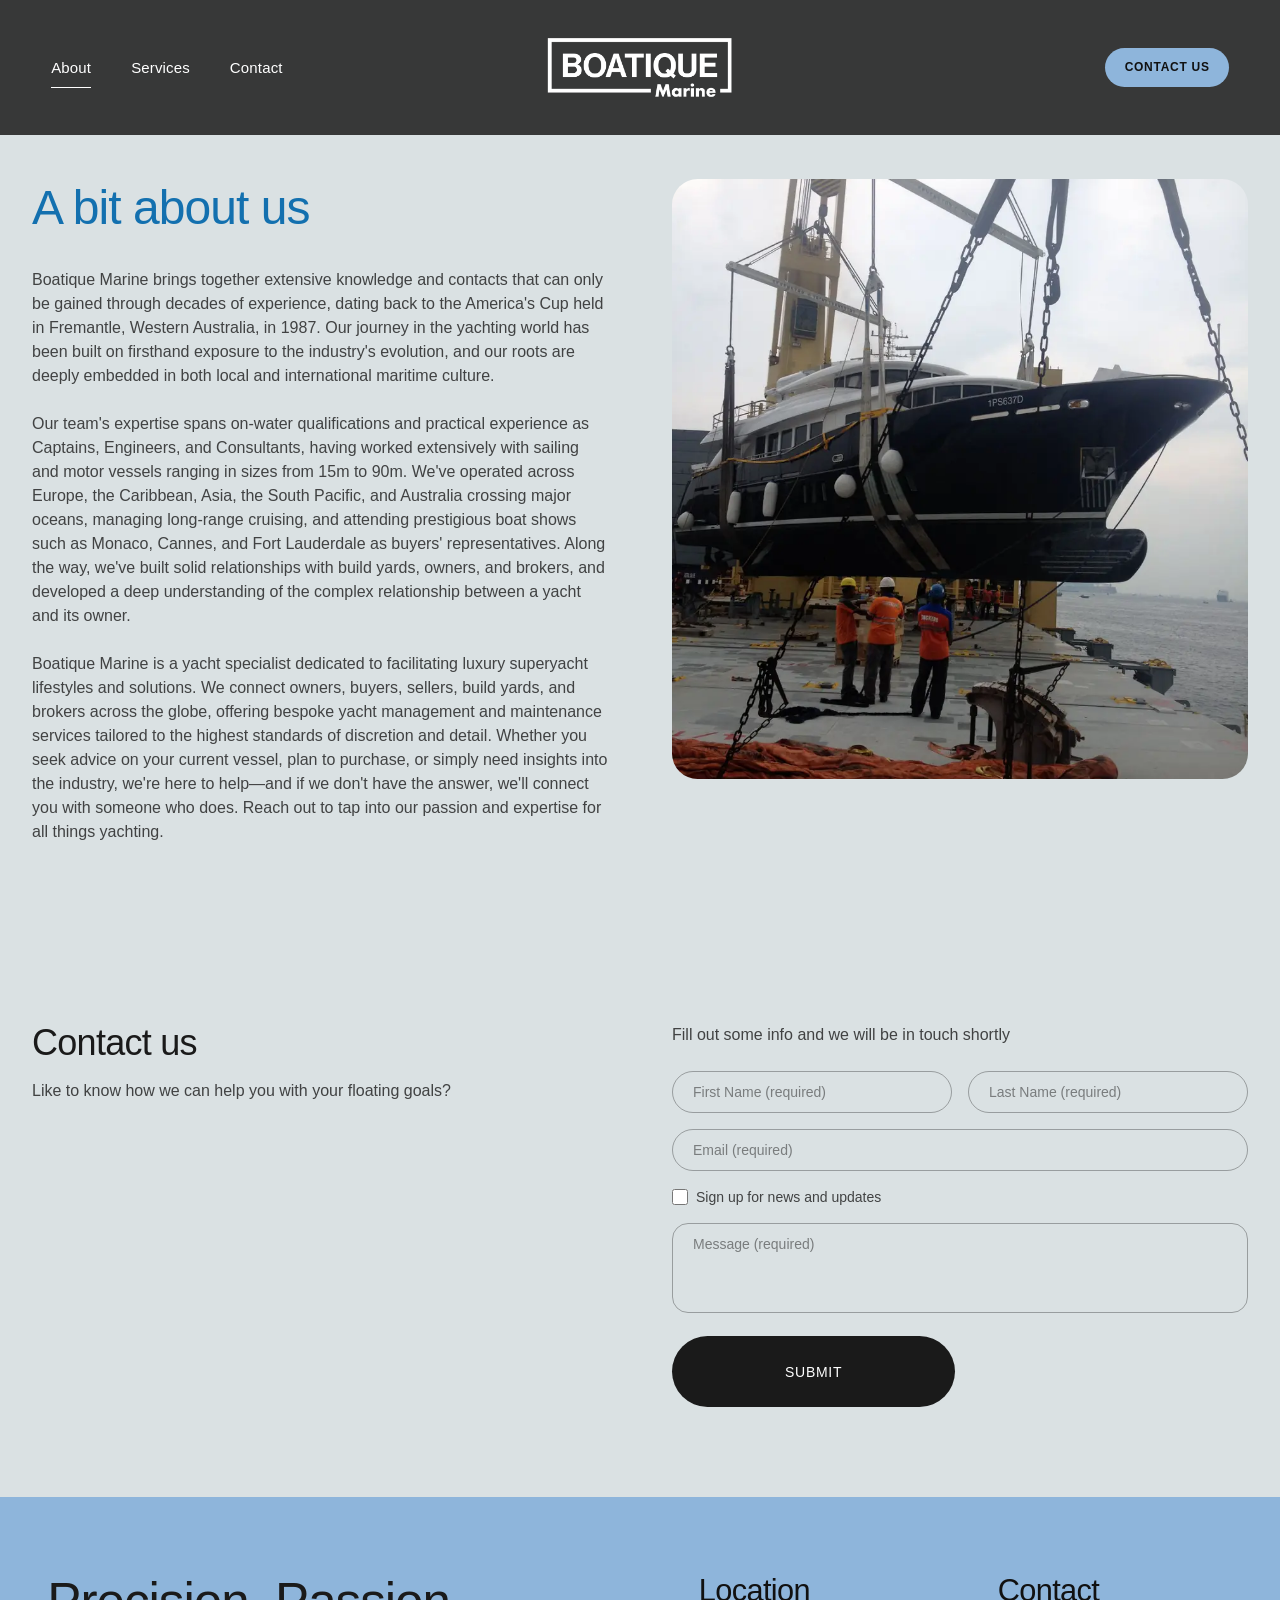
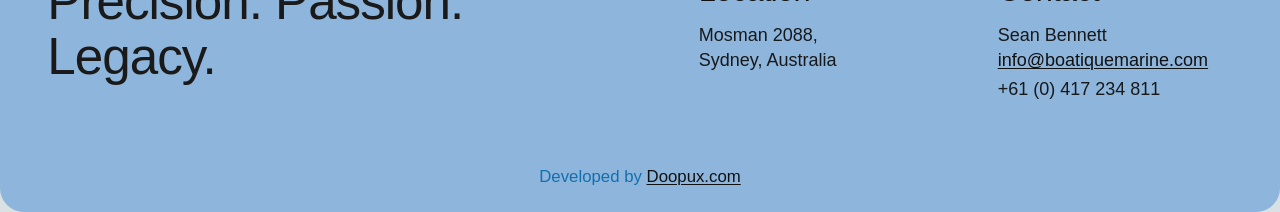
==== about.html @ b305ecfa "Apply responsive fixes and Core Web Vitals optimizations" ====
<!DOCTYPE html>
<html lang="en">
<head>
  <meta charset="UTF-8">
  <meta name="viewport" content="width=device-width, initial-scale=1.0">
  <title>About - Boatique Marine</title>
  <meta name="description" content="Discover Boatique Marine's experience in superyacht consulting, vessel management and global maritime support.">
  <link rel="icon" type="image/webp" href="./images/favicon.webp">
  <link rel="stylesheet" href="./css/styles.css">
</head>
<body>
  <!-- Navbar -->
  <nav class="navbar" id="navbar">
    <div class="navbar-inner">
      <div class="nav-links">
        <a href="./about.html" class="nav-link active" data-page="about">About</a>
        <a href="./services.html" class="nav-link" data-page="services">Services</a>
        <a href="./contact.html" class="nav-link" data-page="contact">Contact</a>
      </div>
      <a href="./index.html" class="logo-box flex-shrink-0">
        <img src="./images/logo-white.webp" alt="Boatique Marine" class="logo-img" width="648" height="225"
          decoding="async">
      </a>
      <div class="nav-actions">
        <a href="./contact.html" class="nav-cta">Contact Us</a>
      </div>
      <button class="mobile-menu-btn" id="mobile-menu-btn" aria-label="Open Menu">
        <div class="burger-box">
          <div class="burger-inner">
            <span class="burger-line top"></span>
            <span class="burger-line bottom"></span>
          </div>
        </div>
      </button>
    </div>
  </nav>

  <!-- Full Screen Mobile Menu -->
  <div class="mobile-nav" id="mobile-nav">
    <div class="mobile-nav-content">
      <a href="./about.html" class="mobile-nav-link active" data-page="about">About</a>
      <a href="./services.html" class="mobile-nav-link" data-page="services">Services</a>
      <a href="./contact.html" class="mobile-nav-link" data-page="contact">Contact</a>
    </div>
  </div>

  <main class="main-offset">
    <!-- About Section -->
    <section class="section bg-white">
      <div class="container">
        <div class="grid-2 md:grid-cols-2 gap-8 md:gap-16 items-start">
          <div class="animate-on-scroll" data-animate="slide-in-left">
            <div>
              <h1 class="text-3xl md:text-4xl lg:text-5xl text-blue mb-8">A bit about us</h1>
              <div class="space-y-6 text-dark-80 text-sm md:text-base leading-relaxed">
                <p>
                  Boatique Marine brings together extensive knowledge and contacts that can only 
                  be gained through decades of experience, dating back to the America's Cup held 
                  in Fremantle, Western Australia, in 1987. Our journey in the yachting world has 
                  been built on firsthand exposure to the industry's evolution, and our roots are 
                  deeply embedded in both local and international maritime culture.
                </p>
                <p>
                  Our team's expertise spans on-water qualifications and practical experience as 
                  Captains, Engineers, and Consultants, having worked extensively with sailing and 
                  motor vessels ranging in sizes from 15m to 90m. We've operated across Europe, the 
                  Caribbean, Asia, the South Pacific, and Australia crossing major oceans, managing 
                  long-range cruising, and attending prestigious boat shows such as Monaco, Cannes, 
                  and Fort Lauderdale as buyers' representatives. Along the way, we've built solid 
                  relationships with build yards, owners, and brokers, and developed a deep understanding 
                  of the complex relationship between a yacht and its owner.
                </p>
                <p>
                  Boatique Marine is a yacht specialist dedicated to facilitating luxury superyacht 
                  lifestyles and solutions. We connect owners, buyers, sellers, build yards, and 
                  brokers across the globe, offering bespoke yacht management and maintenance services 
                  tailored to the highest standards of discretion and detail. Whether you seek advice 
                  on your current vessel, plan to purchase, or simply need insights into the industry, 
                  we're here to help—and if we don't have the answer, we'll connect you with someone 
                  who does. Reach out to tap into our passion and expertise for all things yachting.
                </p>
              </div>
            </div>
          </div>

          <div class="animate-on-scroll" data-animate="slide-in-right" data-delay="100">
            <div class="overflow-hidden media-mask">
              <img src="./images/yacht-shipyard-700.webp"
                srcset="./images/yacht-shipyard-700.webp 530w, ./images/yacht-shipyard-1200.webp 909w"
                sizes="(min-width: 768px) 44vw, 92vw" alt="Yacht in Shipyard" class="img-cover h-80 md:h-[600px]"
                width="909" height="1200" loading="lazy" decoding="async">
            </div>
          </div>
        </div>
      </div>
    </section>

    <!-- Contact CTA Section -->
    <section class="section bg-accent">
      <div class="container">
        <div class="animate-on-scroll" data-animate="fade-in-up">
          <div class="grid-2 md:grid-cols-2 gap-8 md:gap-16">
            <div>
              <h2 class="text-2xl md:text-3xl lg:text-4xl text-dark mb-4">Contact us</h2>
              <p class="text-dark-80 text-sm md:text-base">Like to know how we can help you with your floating goals?</p>
            </div>

            <div>
              <p class="text-dark-80 text-sm md:text-base mb-6">Fill out some info and we will be in touch shortly</p>
              <form action="https://submit-form.com/A84xqqQsT" class="space-y-4">
                <div class="grid grid-cols-2 gap-4">
                  <input type="text" name="firstName" placeholder="First Name (required)" required class="form-input form-input-dark">
                  <input type="text" name="lastName" placeholder="Last Name (required)" required class="form-input form-input-dark">
                </div>
                <input type="email" name="email" placeholder="Email (required)" required class="form-input form-input-dark">
                <div class="flex items-center gap-2">
                  <input type="checkbox" name="newsletter" id="newsletter" class="checkbox">
                  <label for="newsletter" class="text-sm text-dark-80">Sign up for news and updates</label>
                </div>
                <textarea name="message" placeholder="Message (required)" required rows="4" class="form-textarea form-textarea-dark"></textarea>
                <button type="submit" class="btn">Submit</button>
              </form>
            </div>
          </div>
        </div>
      </div>
    </section>
  </main>

  <!-- Footer -->
  <footer class="footer">
    <div class="container">
      <div class="grid-2 md:grid-cols-3 gap-8 md:gap-12">
        <div class="animate-on-scroll" data-animate="fade-in-up">
          <h3 class="footer-tagline">Precision. Passion. Legacy.</h3>
        </div>
        <div class="animate-on-scroll" data-animate="fade-in-up" data-delay="100">
          <h4 class="footer-heading">Location</h4>
          <p class="footer-text">Mosman 2088,<br>Sydney, Australia</p>
        </div>
        <div class="animate-on-scroll" data-animate="fade-in-up" data-delay="200">
          <h4 class="footer-heading">Contact</h4>
          <div class="footer-text">
            <p>Sean Bennett</p>
            <a href="mailto:info@boatiquemarine.com" class="footer-link">info@boatiquemarine.com</a>
            <p class="mt-1">+61 (0) 417 234 811</p>
          </div>
        </div>
      </div>
      <div class="footer-bottom">
        <p class="text-sm text-dark-60">Developed by <a href="https://doopux.com" target="_blank" rel="noopener noreferrer" class="footer-link">Doopux.com</a></p>
      </div>
    </div>
  </footer>

  <script src="./js/main.js"></script>
</body>
</html>
---- css/styles.css ----
/* ========================================
   Boatique Marine - Static Site Styles
   ======================================== */

:root {
  --color-primary: #1370af;
  --color-accent: #8eb5db;
  --color-light: #dae0e2;
  --color-dark: #1a1a1a;
  --color-white: #ffffff;
  --navbar-height: clamp(78px, 11vw, 135px);
  --section-space-y: clamp(52px, 7vw, 104px);
  --section-space-y-tight: clamp(34px, 4.4vw, 64px);
  --media-radius: clamp(14px, 2vw, 26px);
  --btn-height: 4.45rem;
  --btn-height-mobile: 3.35rem;
  --btn-padding-x: 5.65rem;
  --btn-padding-x-mobile: 2.6rem;
  --btn-min-width: 17.7rem;
  --btn-min-width-mobile: 12.5rem;
  --font-heading: "Avenir Next", "Segoe UI", "Helvetica Neue", Arial, sans-serif;
  --font-body: "Avenir Next", "Segoe UI", "Helvetica Neue", Arial, sans-serif;
}

*, *::before, *::after {
  margin: 0;
  padding: 0;
  box-sizing: border-box;
}

html {
  scroll-behavior: smooth;
  overflow-x: hidden;
}

body {
  font-family: var(--font-body);
  font-weight: 400;
  line-height: 1.5em;
  color: var(--color-dark);
  background-color: #DAE1E3;
  -webkit-font-smoothing: antialiased;
  -moz-osx-font-smoothing: grayscale;
  max-width: 100%;
  overflow-x: hidden;
}

body.menu-open {
  overflow: hidden;
}

@supports (overflow: clip) {
  html,
  body {
    overflow-x: clip;
  }
}

h1, h2, h3, h4, h5, h6 {
  font-family: var(--font-heading);
  font-weight: 500;
  letter-spacing: -0.02em;
  line-height: 1.2em;
  color: var(--color-primary);
}

img {
  max-width: 100%;
  display: block;
}

a {
  text-decoration: none;
  color: inherit;
}

button {
  font-family: inherit;
}

/* ========================================
   Container & Layout Utilities
   ======================================== */

.container {
  max-width: 1440px;
  margin-left: auto;
  margin-right: auto;
  padding-left: 1rem;
  padding-right: 1rem;
}

.flex { display: flex; }
.inline-flex { display: inline-flex; }
.grid { display: grid; }
.block { display: block; }
.inline-block { display: inline-block; }
.hidden { display: none; }

.flex-col { flex-direction: column; }
.items-center { align-items: center; }
.items-start { align-items: flex-start; }
.justify-center { justify-content: center; }
.justify-between { justify-content: space-between; }
.flex-shrink-0 { flex-shrink: 0; }

.h-full { height: 100%; }
.h-screen { height: 100vh; }
.w-full { width: 100%; }
.h-80 { height: clamp(14rem, 52vw, 20rem); }
.h-96 { height: clamp(16rem, 60vw, 24rem); }

.relative { position: relative; }
.absolute { position: absolute; }
.fixed { position: fixed; }
.inset-0 { top: 0; right: 0; bottom: 0; left: 0; }
.top-0 { top: 0; }
.left-0 { left: 0; }
.right-0 { right: 0; }
.z-10 { z-index: 10; }
.z-50 { z-index: 50; }
.z-100 { z-index: 100; }

.overflow-hidden { overflow: hidden; }

/* ========================================
   Typography Utilities
   ======================================== */

.text-center { text-align: center; }
.text-right { text-align: right; }

.text-white { color: #ffffff; }
.text-dark { color: #1a1a1a; }
.text-blue { color: #1370af; }
.text-dark-80 { color: rgba(26, 26, 26, 0.8); }
.text-dark-60 { color: rgba(26, 26, 26, 0.6); }

.font-body { font-family: var(--font-body); }
.font-heading { font-family: var(--font-heading); }

.font-light { font-weight: 300; }
.font-normal { font-weight: 400; }
.font-medium { font-weight: 500; }
.font-bold { font-weight: 700; }

.text-xs { font-size: 0.75rem; line-height: 1rem; }
.text-sm { font-size: 0.875rem; line-height: 1.25rem; }
.text-base { font-size: 1rem; line-height: 1.5rem; }
.text-lg { font-size: 1.125rem; line-height: 1.75rem; }
.text-xl { font-size: 1.25rem; line-height: 1.75rem; }
.text-2xl { font-size: 1.5rem; line-height: 2rem; }
.text-3xl { font-size: 1.75rem; line-height: 2.25rem; }
.text-4xl { font-size: 2rem; line-height: 2.5rem; }
.text-5xl { font-size: 2.5rem; line-height: 1.2; }

.tracking-tight { letter-spacing: -0.02em; }
.tracking-wide { letter-spacing: 0.025em; }
.tracking-wider { letter-spacing: 0.05em; }
.tracking-widest { letter-spacing: 0.1em; }

.leading-tight { line-height: 1.2em; }
.leading-normal { line-height: 1.5em; }
.leading-relaxed { line-height: 1.625; }

.uppercase { text-transform: uppercase; }

/* ========================================
   Spacing Utilities
   ======================================== */

.gap-2 { gap: 0.5rem; }
.gap-4 { gap: 1rem; }
.gap-8 { gap: 2rem; }
.gap-12 { gap: 3rem; }
.gap-16 { gap: 4rem; }

.mb-2 { margin-bottom: 0.5rem; }
.mb-4 { margin-bottom: 1rem; }
.mb-6 { margin-bottom: 1.5rem; }
.mb-8 { margin-bottom: 2rem; }
.mb-12 { margin-bottom: 3rem; }
.mt-1 { margin-top: 0.25rem; }
.mt-4 { margin-top: 1rem; }
.mt-6 { margin-top: 1.5rem; }
.mt-8 { margin-top: 2rem; }
.mt-12 { margin-top: 3rem; }

.pt-8 { padding-top: 2rem; }
.pt-20 { padding-top: 5rem; }
.py-2 { padding-top: 0.5rem; padding-bottom: 0.5rem; }
.py-3 { padding-top: 0.75rem; padding-bottom: 0.75rem; }
.py-4 { padding-top: 1rem; padding-bottom: 1rem; }
.py-12 { padding-top: 3rem; padding-bottom: 3rem; }
.py-16 { padding-top: 4rem; padding-bottom: 4rem; }
.py-24 { padding-top: 6rem; padding-bottom: 6rem; }
.px-4 { padding-left: 1rem; padding-right: 1rem; }
.px-10 { padding-left: 2.5rem; padding-right: 2.5rem; }

.space-y-4 > * + * { margin-top: 1rem; }
.space-y-6 > * + * { margin-top: 1.5rem; }

/* ========================================
   Background & Border Utilities
   ======================================== */

.bg-transparent { background-color: transparent; }
.bg-black { background-color: #000000; }
.bg-dark { background-color: #1a1a1a; }
.bg-white { background-color: #DAE1E3; }
.bg-light { background-color: #DAE1E3; }
.bg-accent { background-color: #8eb5db; }

.border { border-width: 1px; }
.border-2 { border-width: 2px; }
.border-t { border-top-width: 1px; }
.border-white { border-color: #ffffff; }
.border-dark { border-color: #1a1a1a; }
.border-dark-10 { border-color: rgba(26, 26, 26, 0.1); }
.border-dark-30 { border-color: rgba(26, 26, 26, 0.3); }

.rounded-full { border-radius: 9999px; }
.rounded-lg { border-radius: 6.4px; }
.rounded-2xl { border-radius: 1rem; }

/* ========================================
   Shadow Utilities
   ======================================== */

.shadow-sm {
  box-shadow: 0 1px 2px 0 rgba(0, 0, 0, 0.05);
}

.shadow {
  box-shadow: 0 1px 3px 0 rgba(0, 0, 0, 0.1), 0 1px 2px -1px rgba(0, 0, 0, 0.1);
}

/* ========================================
   Transition Utilities
   ======================================== */

.transition-all { transition-property: all; }
.transition-colors { transition-property: color, background-color, border-color; }
.transition-transform { transition-property: transform; }

.duration-300 { transition-duration: 300ms; }
.duration-500 { transition-duration: 500ms; }
.duration-700 { transition-duration: 700ms; }
.duration-1000 { transition-duration: 1000ms; }

.ease-out { transition-timing-function: ease-out; }

/* ========================================
   NAVBAR - DARK THEME
   ======================================== */

.navbar {
  position: fixed;
  top: 0;
  left: 0;
  right: 0;
  z-index: 100;
  height: var(--navbar-height);
  background-color: transparent;
  transition: background-color 300ms ease-in-out, padding 140ms ease-in-out, backdrop-filter 300ms ease-in-out;
}

.navbar.scrolled {
  background-color: rgba(26, 26, 26, 0.85);
  backdrop-filter: blur(20px);
  -webkit-backdrop-filter: blur(20px);
}

/* Logo image */
.logo-box {
  display: flex;
  align-items: center;
  text-decoration: none;
}

.logo-img {
  height: 45px;
  width: auto;
  display: block;
}

.navbar .nav-link {
  color: #ffffff;
}

.navbar .mobile-menu-btn {
  color: #ffffff;
}

/* Hamburger lines - always white on dark navbar */
.navbar .burger-line {
  background-color: #ffffff;
}

/* Active link underline */
.nav-link::after {
  background-color: #ffffff;
}

.navbar-inner {
  display: flex;
  align-items: center;
  justify-content: space-between;
  height: 100%;
  padding: 0 clamp(1rem, 3vw, 2rem);
  position: relative;
}

/* Desktop Navigation */
.nav-links {
  display: none;
  align-items: center;
  gap: 2.5rem;
}

.nav-link {
  font-family: var(--font-body);
  font-size: 0.9375rem;
  font-weight: 400;
  letter-spacing: 0.01em;
  color: inherit;
  transition: opacity 0.2s ease;
  padding: 0.5rem 0;
  position: relative;
}

.nav-link::after {
  content: '';
  position: absolute;
  bottom: 0;
  left: 0;
  width: 100%;
  height: 1px;
  background-color: currentColor;
  transform: scaleX(0);
  transition: transform 0.3s cubic-bezier(0.4, 0, 0.2, 1);
}

.nav-link:hover {
  opacity: 0.7;
}

.nav-link:hover::after {
  transform: scaleX(1);
}

.nav-link.active::after {
  transform: scaleX(1);
}

.nav-spacer {
  display: none;
  width: 8rem;
}

.nav-actions {
  display: none;
  align-items: center;
  justify-content: flex-end;
}

.nav-cta {
  display: inline-flex;
  align-items: center;
  justify-content: center;
  min-height: 2.4rem;
  padding: 0 1.2rem;
  border-radius: 9999px;
  background-color: var(--color-accent);
  color: #111111;
  font-family: var(--font-body);
  font-size: 0.75rem;
  font-weight: 700;
  letter-spacing: 0.06em;
  line-height: 1;
  text-transform: uppercase;
  white-space: nowrap;
  transition: background-color 0.2s ease, color 0.2s ease, transform 0.2s ease;
}

.nav-cta:hover {
  background-color: #ffffff;
  color: #111111;
  transform: translateY(-1px);
}

/* Logo */
.logo-box {
  display: flex;
  align-items: center;
  text-decoration: none;
  position: absolute;
  left: 50%;
  transform: translateX(-50%);
}

.logo-img {
  height: clamp(38px, 6.25vw, 58px);
  width: auto;
  display: block;
  transition: height 300ms ease;
}

/* Mobile Menu Button - Double Line Hamburger */
.mobile-menu-btn {
  display: flex;
  align-items: center;
  justify-content: center;
  background: none;
  border: none;
  width: 44px;
  height: 44px;
  padding: 0;
  cursor: pointer;
  position: relative;
  z-index: 101;
}

.burger-box {
  position: relative;
  width: 24px;
  height: 24px;
}

.burger-inner {
  position: absolute;
  width: 100%;
  height: 100%;
}

.burger-line {
  position: absolute;
  display: block;
  left: 0;
  width: 100%;
  height: 2px;
  background-color: currentColor;
  transition: transform 250ms cubic-bezier(0.2, 0.6, 0.3, 1), 
              opacity 250ms cubic-bezier(0.2, 0.6, 0.3, 1);
}

.burger-line.top {
  top: 50%;
  transform: translateY(-5.5px);
}

.burger-line.bottom {
  top: 50%;
  transform: translateY(3.5px);
}

/* Hamburger Animation to X */
.mobile-menu-btn.open .burger-line.top {
  transform: translateY(-1px) rotate(45deg);
}

.mobile-menu-btn.open .burger-line.bottom {
  transform: translateY(-1px) rotate(-45deg);
}

/* Full Screen Mobile Menu - DARK OVERLAY */
.mobile-nav {
  position: fixed;
  top: 0;
  left: 0;
  right: 0;
  bottom: 0;
  background-color: rgba(26, 26, 26, 0.98);
  backdrop-filter: blur(10px);
  -webkit-backdrop-filter: blur(10px);
  z-index: 99;
  display: flex;
  flex-direction: column;
  align-items: center;
  justify-content: center;
  opacity: 0;
  visibility: hidden;
  transition: opacity 400ms cubic-bezier(0.4, 0, 0.2, 1),
              visibility 400ms cubic-bezier(0.4, 0, 0.2, 1);
}

.mobile-nav.open {
  opacity: 1;
  visibility: visible;
}

.mobile-nav-content {
  display: flex;
  flex-direction: column;
  align-items: center;
  gap: 2rem;
  transform: translateY(20px);
  transition: transform 400ms cubic-bezier(0.4, 0, 0.2, 1);
}

.mobile-nav.open .mobile-nav-content {
  transform: translateY(0);
}

.mobile-nav a {
  font-family: var(--font-heading);
  font-size: 2rem;
  font-weight: 500;
  color: #ffffff;
  text-decoration: none;
  position: relative;
  opacity: 0.8;
  transition: opacity 0.2s ease;
}

.mobile-nav a:hover {
  opacity: 1;
}

.mobile-nav a.active {
  opacity: 1;
  color: #8eb5db;
}

/* ========================================
   Hero with Video Background
   ======================================== */

.hero {
  position: relative;
  min-height: 520px;
  height: 100svh;
  width: 100%;
  overflow: hidden;
  display: flex;
  flex-direction: column;
  align-items: center;
  justify-content: flex-end;
  padding-bottom: clamp(2.5rem, 8vh, 6rem);
}

.hero-video-container {
  position: absolute;
  inset: 0;
  transform: scale(1.1);
  transition: transform 2000ms ease;
}

.hero-video-container.loaded {
  transform: scale(1);
}

.hero-video-container video {
  width: 100%;
  height: 100%;
  object-fit: cover;
}

.hero-video-container .hero-fallback-img {
  width: 100%;
  height: 100%;
  object-fit: cover;
  display: none;
}

/* Fallback for browsers that don't support video */
.hero-video-container video:not([src]) + .hero-fallback-img,
.hero-video-container video[src=""] + .hero-fallback-img {
  display: block;
}

.hero-overlay {
  position: absolute;
  inset: 0;
  background-color: rgba(0, 0, 0, 0.3);
  z-index: 1;
}

.hero-overlay-light {
  background-color: rgba(0, 0, 0, 0.2);
}

.hero-content {
  position: relative;
  z-index: 10;
  text-align: center;
  padding-left: 1rem;
  padding-right: 1rem;
  max-width: min(1280px, 100%);
  margin: 0 auto;
}

.hero-title {
  font-family: var(--font-heading);
  font-weight: 500;
  letter-spacing: -0.02em;
  line-height: 1.2em;
  color: #ffffff;
  font-size: clamp(1.95rem, 6.75vw, 3.5rem);
  text-align: center;
  max-width: 900px;
  margin: 0 auto;
  opacity: 0;
  transform: translateY(2rem);
  transition: all 1s ease;
  padding: 0 0.75rem;
}

.hero-title.loaded {
  opacity: 1;
  transform: translateY(0);
}

.hero-btn {
  margin-top: clamp(1.75rem, 4.5vw, 3rem);
  display: inline-flex;
  align-items: center;
  justify-content: center;
  min-height: var(--btn-height);
  padding: 0 var(--btn-padding-x);
  background-color: var(--color-accent);
  color: #000000;
  font-family: var(--font-body);
  font-size: 0.875rem;
  font-weight: 400;
  letter-spacing: 0.05em;
  text-transform: uppercase;
  border-radius: 9999px;
  border: none;
  cursor: pointer;
  opacity: 0;
  transform: translateY(2rem);
  transition: all 0.5s ease;
  transition-delay: 500ms;
  text-decoration: none;
  min-width: var(--btn-min-width);
  line-height: 1;
  white-space: nowrap;
}

.hero-btn.loaded {
  opacity: 1;
  transform: translateY(0);
}

.hero-btn:hover {
  background-color: #333333;
  transform: scale(1.02);
}

/* ========================================
   Buttons
   ======================================== */

/* ========================================
   Buttons - Pill Style
   ======================================== */

.btn {
  display: inline-flex;
  align-items: center;
  justify-content: center;
  min-height: var(--btn-height);
  padding: 0 var(--btn-padding-x);
  background-color: #1a1a1a;
  color: #ffffff;
  font-family: var(--font-body);
  font-size: 0.875rem;
  font-weight: 400;
  text-transform: uppercase;
  letter-spacing: 0.05em;
  border-radius: 9999px;
  border: none;
  cursor: pointer;
  transition: all 0.3s ease;
  text-align: center;
  min-width: var(--btn-min-width);
  line-height: 1;
  white-space: nowrap;
}

.btn:hover {
  background-color: #333333;
  transform: scale(1.02);
}

.btn-accent {
  background-color: #8eb5db;
  color: #1a1a1a;
}

.btn-accent:hover {
  background-color: #7da5cc;
}

/* ========================================
   Sections & Grids
   ======================================== */

.section {
  padding-top: var(--section-space-y);
  padding-bottom: var(--section-space-y);
  background-color: #DAE1E3;
  overflow-x: clip;
}

.section-empower {
  position: relative;
  min-height: 420px;
  height: clamp(420px, 68vh, 760px);
  overflow: hidden;
  display: flex;
  align-items: flex-start;
  justify-content: center;
  padding-top: clamp(72px, 10vh, 120px);
}

/* ========================================
   Split Layout - Guiding Principles
   ======================================== */

.section-split {
  display: flex;
  flex-direction: column;
  gap: clamp(1.2rem, 3vw, 2.2rem);
  max-width: 1700px;
  margin: 0 auto;
  padding: clamp(1.1rem, 2vw, 1.8rem) clamp(1rem, 3.2vw, 3.75rem) clamp(1.6rem, 3.5vw, 3rem);
  background-color: #DAE1E3;
}

.split-img {
  position: relative;
  overflow: hidden;
  width: 100%;
  height: clamp(280px, 62vw, 620px);
}

.split-img img {
  position: static;
  width: 100%;
  height: 100%;
  object-fit: cover;
}

.split-content {
  display: flex;
  flex-direction: column;
  justify-content: center;
  padding: 0.5rem 0 0;
  background-color: #DAE1E3;
}

.split-heading {
  font-family: var(--font-heading);
  font-size: clamp(2.15rem, 5.25vw, 4.4rem);
  font-weight: 500;
  line-height: 1;
  letter-spacing: -0.02em;
  color: var(--color-primary);
  margin-bottom: clamp(1rem, 2.5vw, 2rem);
}

.split-body {
  font-size: clamp(1rem, 1.02vw, 1.4rem);
  line-height: 1.42;
  color: rgba(17, 17, 17, 0.9);
  margin-bottom: clamp(0.95rem, 1.6vw, 1.5rem);
  max-width: 36ch;
}

.btn-pill {
  display: inline-flex;
  align-items: center;
  justify-content: center;
  align-self: flex-start;
  margin-top: clamp(1.1rem, 2.2vw, 2.2rem);
  min-height: var(--btn-height);
  padding: 0 var(--btn-padding-x);
  background-color: #111111;
  color: #ffffff;
  font-family: var(--font-body);
  font-size: clamp(0.85rem, 0.72vw, 1.05rem);
  font-weight: 500;
  letter-spacing: 0.05em;
  text-transform: uppercase;
  border-radius: 9999px;
  text-decoration: none;
  transition: background-color 0.2s ease;
  line-height: 1;
  white-space: nowrap;
  min-width: var(--btn-min-width);
}

.btn-pill:hover {
  background-color: #333333;
}

.grid-2 {
  display: grid;
  grid-template-columns: 1fr;
  gap: clamp(1.25rem, 3vw, 2.5rem);
}

.grid-cols-2 {
  grid-template-columns: 1fr 1fr;
}

.img-cover {
  width: 100%;
  object-fit: cover;
}

.square-mask {
  width: 100%;
  aspect-ratio: 1 / 1;
}

.square-mask-img {
  width: 100%;
  height: 100%;
  object-fit: cover;
}

.aspect-locked {
  aspect-ratio: 3 / 2;
  width: 100%;
  height: auto;
  object-fit: cover;
}

.group-img {
  overflow: hidden;
}

.group-img img {
  width: 100%;
  transition: transform 0.7s ease;
}

.group:hover .group-img img {
  transform: scale(1.05);
}

.grayscale {
  filter: grayscale(100%);
}

.max-w-4xl {
  max-width: 56rem;
}

.main-offset {
  padding-top: calc(var(--navbar-height) - clamp(6px, 1vw, 14px));
}

.main-offset .section:first-child {
  padding-top: var(--section-space-y-tight);
}

.media-mask,
.group-img,
.square-mask,
.split-img {
  border-radius: var(--media-radius);
  overflow: hidden;
}

.media-mask img {
  width: 100%;
  object-fit: cover;
}

.service-row {
  align-items: start;
}

/* ========================================
   Forms
   ======================================== */

.form-input {
  width: 100%;
  padding: 0.75rem 1.25rem;
  background-color: transparent;
  border: 1px solid rgba(0, 0, 0, 0.3);
  border-radius: 9999px;
  font-size: 0.875rem;
  font-family: var(--font-body);
  font-weight: 400;
  color: #1a1a1a;
  transition: border-color 0.3s ease;
}

.form-input:focus {
  outline: none;
  border-color: #1370af;
}

.form-input::placeholder {
  color: rgba(26, 26, 26, 0.5);
}

.form-textarea {
  width: 100%;
  padding: 0.75rem 1.25rem;
  background-color: transparent;
  border: 1px solid rgba(0, 0, 0, 0.3);
  border-radius: 1rem;
  font-size: 0.875rem;
  font-family: var(--font-body);
  font-weight: 400;
  color: #1a1a1a;
  resize: none;
  transition: border-color 0.3s ease;
}

.form-textarea:focus {
  outline: none;
  border-color: #1370af;
}

.form-textarea::placeholder {
  color: rgba(26, 26, 26, 0.5);
}

.checkbox {
  width: 1rem;
  height: 1rem;
  border: 1px solid rgba(0, 0, 0, 0.3);
  border-radius: 0.25rem;
  accent-color: #1a1a1a;
}

/* ========================================
   Footer
   ======================================== */

.footer {
  background-color: #8eb5db;
  padding-top: clamp(3.5rem, 6vw, 5.75rem);
  padding-bottom: clamp(1rem, 2vw, 1.75rem);
  border-bottom-left-radius: 1.5rem;
  border-bottom-right-radius: 1.5rem;
  overflow: hidden;
}

.footer .container {
  max-width: none;
  padding-left: clamp(1.5rem, 3.7vw, 4.75rem);
  padding-right: clamp(1.5rem, 3.7vw, 4.75rem);
}

.footer .container > .grid-2 {
  gap: clamp(2rem, 4vw, 4.5rem);
}

.footer-tagline {
  font-family: var(--font-heading);
  font-size: clamp(2rem, 4vw, 3.5rem);
  font-weight: 500;
  letter-spacing: -0.02em;
  line-height: 1.08;
  color: #1a1a1a;
}

.footer-heading {
  font-family: var(--font-heading);
  font-size: clamp(1.5rem, 2.4vw, 2.1rem);
  font-weight: 500;
  letter-spacing: -0.02em;
  line-height: 1.1;
  color: #111111;
  margin-bottom: clamp(0.75rem, 1.2vw, 1.25rem);
}

.footer-text {
  font-family: var(--font-body);
  color: rgba(17, 17, 17, 0.95);
  font-size: clamp(1.125rem, 1.25vw, 1.75rem);
  line-height: 1.4;
}

.footer-link {
  color: #111111;
  text-decoration: underline;
  text-underline-offset: 0.12em;
  text-decoration-thickness: 1px;
  transition: all 0.3s ease;
}

.footer-link:hover {
  text-decoration: none;
}

.footer-bottom {
  margin-top: clamp(2.5rem, 5vw, 4.5rem);
  text-align: center;
}

.footer-bottom p {
  font-family: var(--font-body);
  font-size: clamp(1.05rem, 1vw, 1.5rem);
  line-height: 1.2;
  color: var(--color-primary);
}

.footer-bottom .footer-link {
  color: #111111;
}

@media (min-width: 900px) {
  .footer .container > .grid-2 {
    grid-template-columns: minmax(0, 1.75fr) minmax(220px, 0.7fr) minmax(220px, 0.7fr);
    column-gap: clamp(2rem, 5vw, 7rem);
    align-items: start;
  }
}

@media (max-width: 899px) {
  .footer .container > .grid-2 {
    grid-template-columns: 1fr;
    gap: 1.75rem;
  }
}

/* ========================================
   Animations
   ======================================== */

@keyframes fadeIn {
  from { opacity: 0; }
  to { opacity: 1; }
}

@keyframes fadeInUp {
  from {
    opacity: 0;
    transform: translateY(30px);
  }
  to {
    opacity: 1;
    transform: translateY(0);
  }
}

@keyframes slideInLeft {
  from {
    opacity: 0;
    transform: translateX(-50px);
  }
  to {
    opacity: 1;
    transform: translateX(0);
  }
}

@keyframes slideInRight {
  from {
    opacity: 0;
    transform: translateX(50px);
  }
  to {
    opacity: 1;
    transform: translateX(0);
  }
}

.animate-on-scroll {
  opacity: 0;
  transition: all 0.7s ease-out;
}

.animate-on-scroll[data-animate="fade-in-up"] {
  transform: translateY(30px);
}

.animate-on-scroll[data-animate="fade-in"] {
  transform: none;
}

.animate-on-scroll[data-animate="slide-in-left"] {
  transform: translateX(-50px);
}

.animate-on-scroll[data-animate="slide-in-right"] {
  transform: translateX(50px);
}

.animate-on-scroll.visible {
  opacity: 1;
  transform: none;
}

/* ========================================
   Responsive Breakpoints
   ======================================== */

@media (min-width: 768px) {
  .container {
    padding-left: 1.5rem;
    padding-right: 1.5rem;
  }

  .md\:flex { display: flex; }
  .md\:hidden { display: none; }
  .md\:block { display: block; }
  .md\:grid-cols-2 { grid-template-columns: repeat(2, 1fr); }
  .md\:grid-cols-3 { grid-template-columns: repeat(3, 1fr); }

  .md\:py-16 { padding-top: 4rem; padding-bottom: 4rem; }
  .md\:py-24 { padding-top: 6rem; padding-bottom: 6rem; }

  .md\:gap-12 { gap: 3rem; }
  .md\:gap-16 { gap: 4rem; }

  .md\:mb-16 { margin-bottom: 4rem; }
  .md\:mb-24 { margin-bottom: 6rem; }

  .md\:h-80 { height: 20rem; }
  .md\:h-96 { height: 24rem; }
  .md\:h-\[500px\] { height: 500px; }
  .md\:h-\[600px\] { height: 600px; }

  .md\:text-base { font-size: 1rem; line-height: 1.5rem; }
  .md\:text-xl { font-size: 1.25rem; line-height: 1.75rem; }
  .md\:text-3xl { font-size: 1.875rem; line-height: 2.25rem; }
  .md\:text-4xl { font-size: 2.25rem; line-height: 2.5rem; }

  .nav-links { display: flex; }
  .nav-actions { display: flex; }
  .nav-spacer { display: block; }
  .mobile-menu-btn { display: none; }

  .hero-title { font-size: 2.5rem; }
  .hero-btn { font-size: 1rem; }
  .section-empower { height: clamp(500px, 74vh, 820px); }
  .section-split {
    flex-direction: row;
    gap: clamp(2rem, 4.5vw, 5.5rem);
    align-items: center;
  }
  .split-img {
    flex: 0 0 50%;
    aspect-ratio: 0.95 / 1;
    height: auto;
    min-height: 480px;
    max-height: none;
  }
  .split-content {
    flex: 0 0 50%;
    max-width: 740px;
    padding: clamp(1.25rem, 3.5vw, 3.5rem) clamp(0.4rem, 1vw, 0.9rem) clamp(1rem, 2.75vw, 2.5rem) 0;
  }
}

@media (min-width: 768px) and (max-width: 1023px) {
  .section-split {
    flex-direction: column;
    align-items: flex-start;
  }

  .split-content {
    width: 100%;
    max-width: none;
  }

  .split-heading,
  .split-body {
    max-width: none;
  }

  .nav-links {
    gap: 1.4rem;
  }

  .nav-link {
    font-size: 0.88rem;
  }

  .nav-cta {
    min-height: 2.2rem;
    padding: 0 0.95rem;
    font-size: 0.68rem;
    letter-spacing: 0.05em;
  }
}

@media (min-width: 1024px) {
  .container {
    padding-left: 2rem;
    padding-right: 2rem;
  }

  .lg\:text-4xl { font-size: 2.25rem; line-height: 2.5rem; }
  .lg\:text-5xl { font-size: 3rem; line-height: 1.2; }

  .hero-title { font-size: 2.8rem; }
  .logo-img { height: clamp(58px, 5vw, 77px); }
  .navbar-inner { padding: 0 clamp(2rem, 4vw, 4rem); }
  .hero-btn { font-size: 1rem; }
  .split-img { min-height: 560px; }
  .service-row {
    grid-template-columns: repeat(2, minmax(0, 1fr));
  }
}

@media (max-width: 767px) {
  .btn,
  .btn-pill,
  .hero-btn {
    min-height: var(--btn-height-mobile);
    min-width: var(--btn-min-width-mobile);
    padding-left: var(--btn-padding-x-mobile);
    padding-right: var(--btn-padding-x-mobile);
  }

  .section {
    padding-top: clamp(46px, 9vw, 64px);
    padding-bottom: clamp(46px, 9vw, 64px);
  }

  .section-empower {
    height: clamp(390px, 60vh, 520px);
    min-height: 390px;
    padding-top: clamp(56px, 9vh, 84px);
  }

  .hero {
    min-height: 500px;
    padding-bottom: clamp(2rem, 8vh, 3.5rem);
  }

  .hero-content {
    padding-left: 0.85rem;
    padding-right: 0.85rem;
  }

  .hero-title {
    max-width: 24ch;
    line-height: 1.15;
  }

  .split-content {
    width: 100%;
    max-width: none;
    padding-top: 0.75rem;
  }

  .split-heading,
  .split-body {
    max-width: none;
  }

  .footer {
    padding-top: clamp(2.75rem, 9vw, 4rem);
    border-bottom-left-radius: 1rem;
    border-bottom-right-radius: 1rem;
  }

  .footer-bottom {
    margin-top: clamp(1.75rem, 6vw, 2.5rem);
  }
}

@media (max-width: 575px) {
  .grid-cols-2 {
    grid-template-columns: 1fr;
  }
}

@media (max-width: 374px) {
  :root {
    --navbar-height: 76px;
    --section-space-y-tight: 32px;
  }

  .container {
    padding-left: 0.8rem;
    padding-right: 0.8rem;
  }

  .navbar-inner {
    padding: 0 0.75rem;
  }

  .mobile-nav a {
    font-size: 1.7rem;
  }

  .hero-title {
    font-size: 1.65rem;
  }

  .text-3xl {
    font-size: 1.52rem;
    line-height: 1.95rem;
  }
}

@media (min-width: 375px) and (max-width: 430px) {
  .container {
    padding-left: 0.95rem;
    padding-right: 0.95rem;
  }

  .hero-title {
    font-size: 1.82rem;
  }

  .section {
    padding-top: clamp(44px, 8vw, 58px);
    padding-bottom: clamp(44px, 8vw, 58px);
  }
}

@media (min-width: 431px) and (max-width: 767px) {
  .container {
    padding-left: 1.05rem;
    padding-right: 1.05rem;
  }

  .hero-title {
    font-size: 2rem;
  }
}

@media (min-width: 768px) and (max-width: 1023px) {
  .service-row {
    grid-template-columns: 1fr;
    gap: clamp(1.5rem, 3vw, 2.25rem);
  }

  .service-row .square-mask {
    max-width: min(580px, 100%);
    margin-inline: auto;
    aspect-ratio: 16 / 10;
  }

  .service-row .btn {
    margin-top: 1.5rem;
  }
}

@media (min-width: 1440px) {
  .section-split {
    max-width: 1780px;
  }

  .split-content {
    padding-right: clamp(1rem, 2.5vw, 2.5rem);
  }
}

/* ========================================
   Toast Notification
   ======================================== */

.toast-container {
  position: fixed;
  bottom: 2rem;
  right: 2rem;
  z-index: 10000;
  display: flex;
  flex-direction: column;
  gap: 1rem;
  pointer-events: none;
}

.toast {
  background-color: #2e7d32;
  color: #ffffff;
  padding: 1.1rem 2.2rem;
  border-radius: 8px;
  font-family: var(--font-body);
  font-size: 0.95rem;
  font-weight: 500;
  box-shadow: 0 4px 12px rgba(0, 0, 0, 0.15);
  display: flex;
  align-items: center;
  gap: 0.75rem;
  transform: translateY(100px);
  opacity: 0;
  transition: all 0.4s cubic-bezier(0.175, 0.885, 0.32, 1.275);
  pointer-events: auto;
}

.toast.show {
  transform: translateY(0);
  opacity: 1;
}

.toast-icon {
  width: 24px;
  height: 24px;
  background-color: rgba(255, 255, 255, 0.2);
  border-radius: 50%;
  display: flex;
  align-items: center;
  justify-content: center;
}
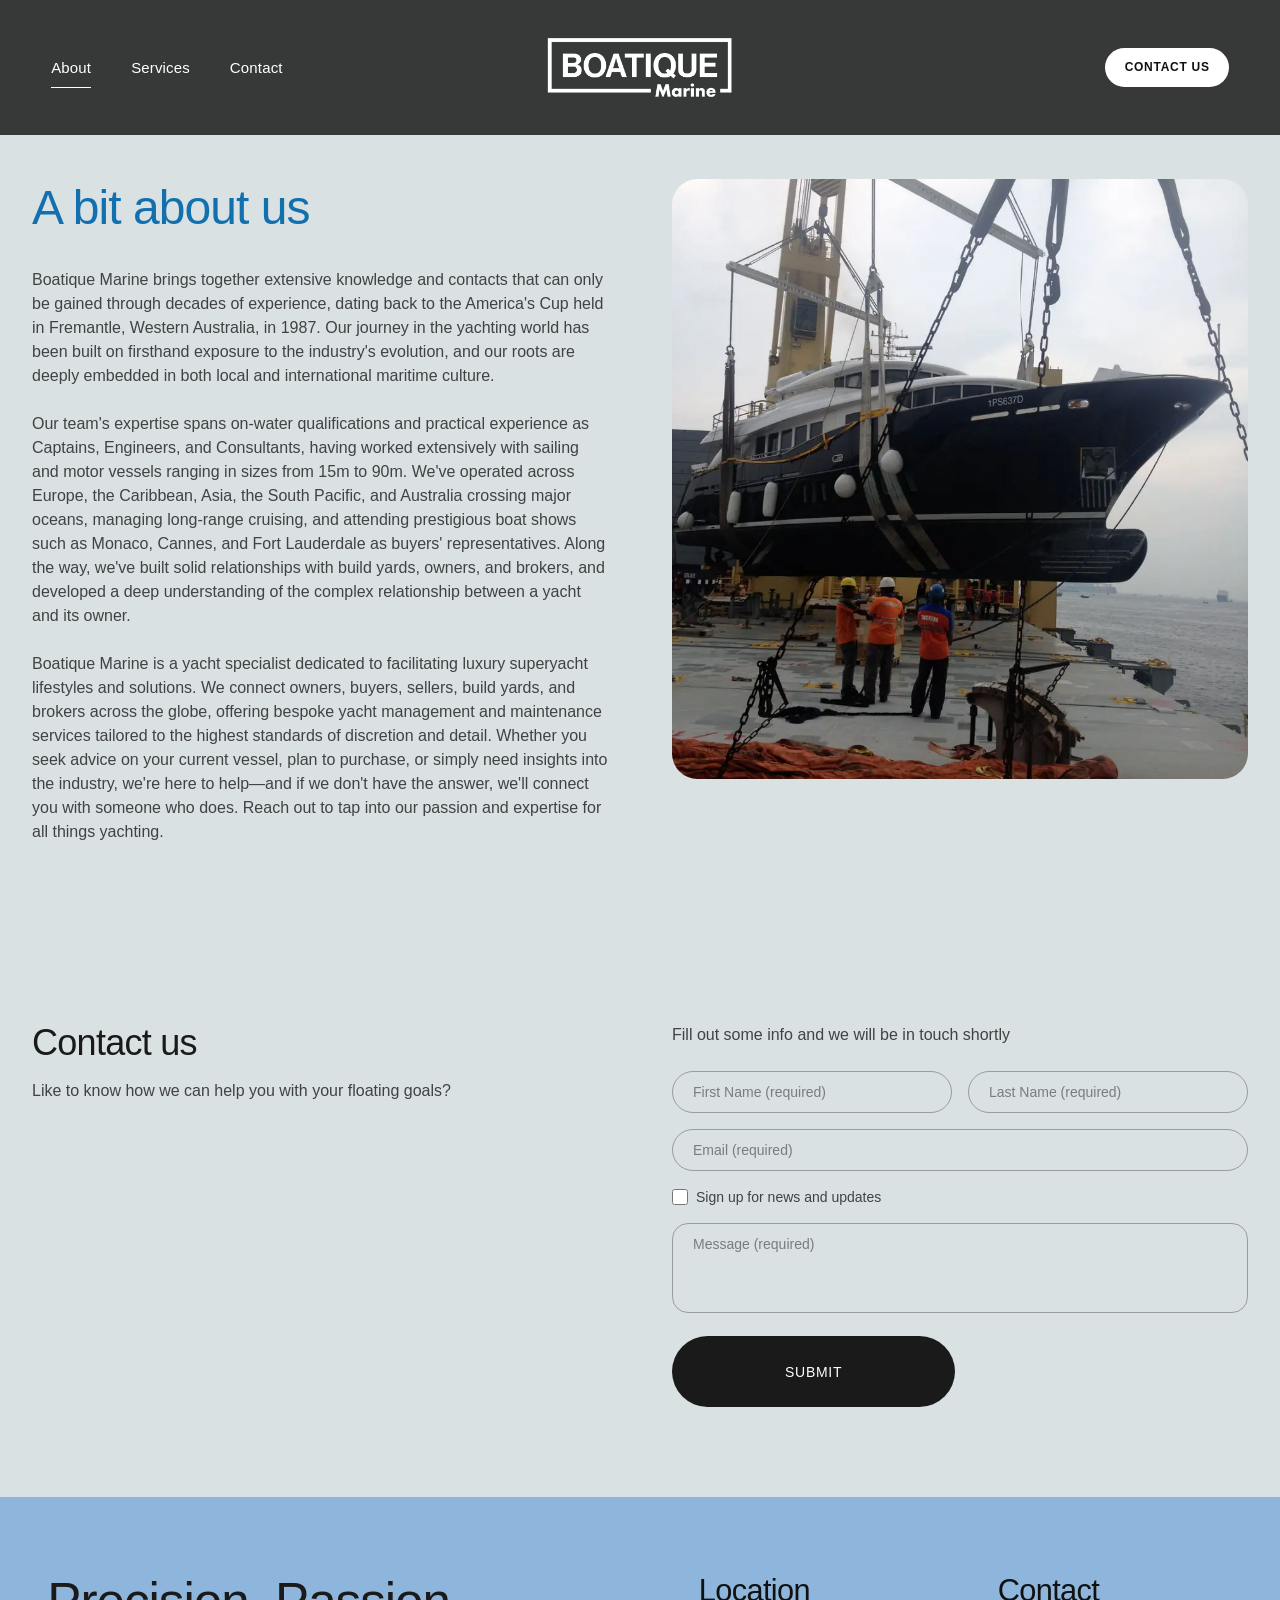
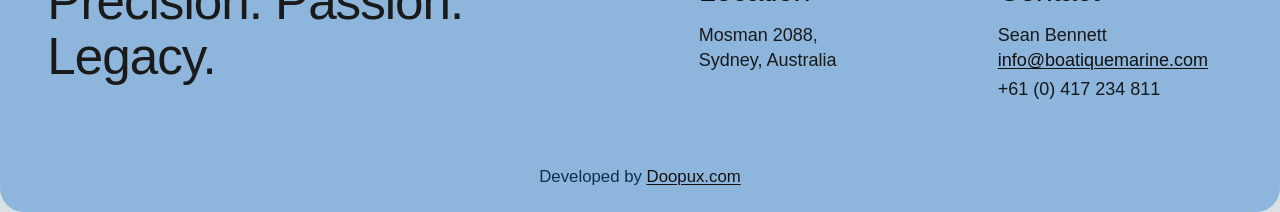
==== commit 9ce4320b: "Finalize accessibility fixes and header CTA styling" ====
--- a/about.html
+++ b/about.html
@@ -109,15 +109,23 @@
               <p class="text-dark-80 text-sm md:text-base mb-6">Fill out some info and we will be in touch shortly</p>
               <form action="https://submit-form.com/A84xqqQsT" class="space-y-4">
                 <div class="grid grid-cols-2 gap-4">
-                  <input type="text" name="firstName" placeholder="First Name (required)" required class="form-input form-input-dark">
-                  <input type="text" name="lastName" placeholder="Last Name (required)" required class="form-input form-input-dark">
+                  <label for="about-first-name" class="sr-only">First name</label>
+                  <input id="about-first-name" type="text" name="firstName" placeholder="First Name (required)"
+                    required class="form-input form-input-dark">
+                  <label for="about-last-name" class="sr-only">Last name</label>
+                  <input id="about-last-name" type="text" name="lastName" placeholder="Last Name (required)" required
+                    class="form-input form-input-dark">
                 </div>
-                <input type="email" name="email" placeholder="Email (required)" required class="form-input form-input-dark">
+                <label for="about-email" class="sr-only">Email</label>
+                <input id="about-email" type="email" name="email" placeholder="Email (required)" required
+                  class="form-input form-input-dark">
                 <div class="flex items-center gap-2">
-                  <input type="checkbox" name="newsletter" id="newsletter" class="checkbox">
-                  <label for="newsletter" class="text-sm text-dark-80">Sign up for news and updates</label>
+                  <input type="checkbox" name="newsletter" id="about-newsletter" class="checkbox">
+                  <label for="about-newsletter" class="text-sm text-dark-80">Sign up for news and updates</label>
                 </div>
-                <textarea name="message" placeholder="Message (required)" required rows="4" class="form-textarea form-textarea-dark"></textarea>
+                <label for="about-message" class="sr-only">Message</label>
+                <textarea id="about-message" name="message" placeholder="Message (required)" required rows="4"
+                  class="form-textarea form-textarea-dark"></textarea>
                 <button type="submit" class="btn">Submit</button>
               </form>
             </div>
--- a/css/styles.css
+++ b/css/styles.css
@@ -96,6 +96,17 @@
 .block { display: block; }
 .inline-block { display: inline-block; }
 .hidden { display: none; }
+.sr-only {
+  position: absolute;
+  width: 1px;
+  height: 1px;
+  padding: 0;
+  margin: -1px;
+  overflow: hidden;
+  clip: rect(0, 0, 0, 0);
+  white-space: nowrap;
+  border: 0;
+}
 
 .flex-col { flex-direction: column; }
 .items-center { align-items: center; }
@@ -371,7 +382,7 @@
   min-height: 2.4rem;
   padding: 0 1.2rem;
   border-radius: 9999px;
-  background-color: var(--color-accent);
+  background-color: #ffffff;
   color: #111111;
   font-family: var(--font-body);
   font-size: 0.75rem;
@@ -384,7 +395,7 @@
 }
 
 .nav-cta:hover {
-  background-color: #ffffff;
+  background-color: var(--color-accent);
   color: #111111;
   transform: translateY(-1px);
 }
@@ -1002,7 +1013,7 @@
   font-family: var(--font-body);
   font-size: clamp(1.05rem, 1vw, 1.5rem);
   line-height: 1.2;
-  color: var(--color-primary);
+  color: #0f2e4d;
 }
 
 .footer-bottom .footer-link {
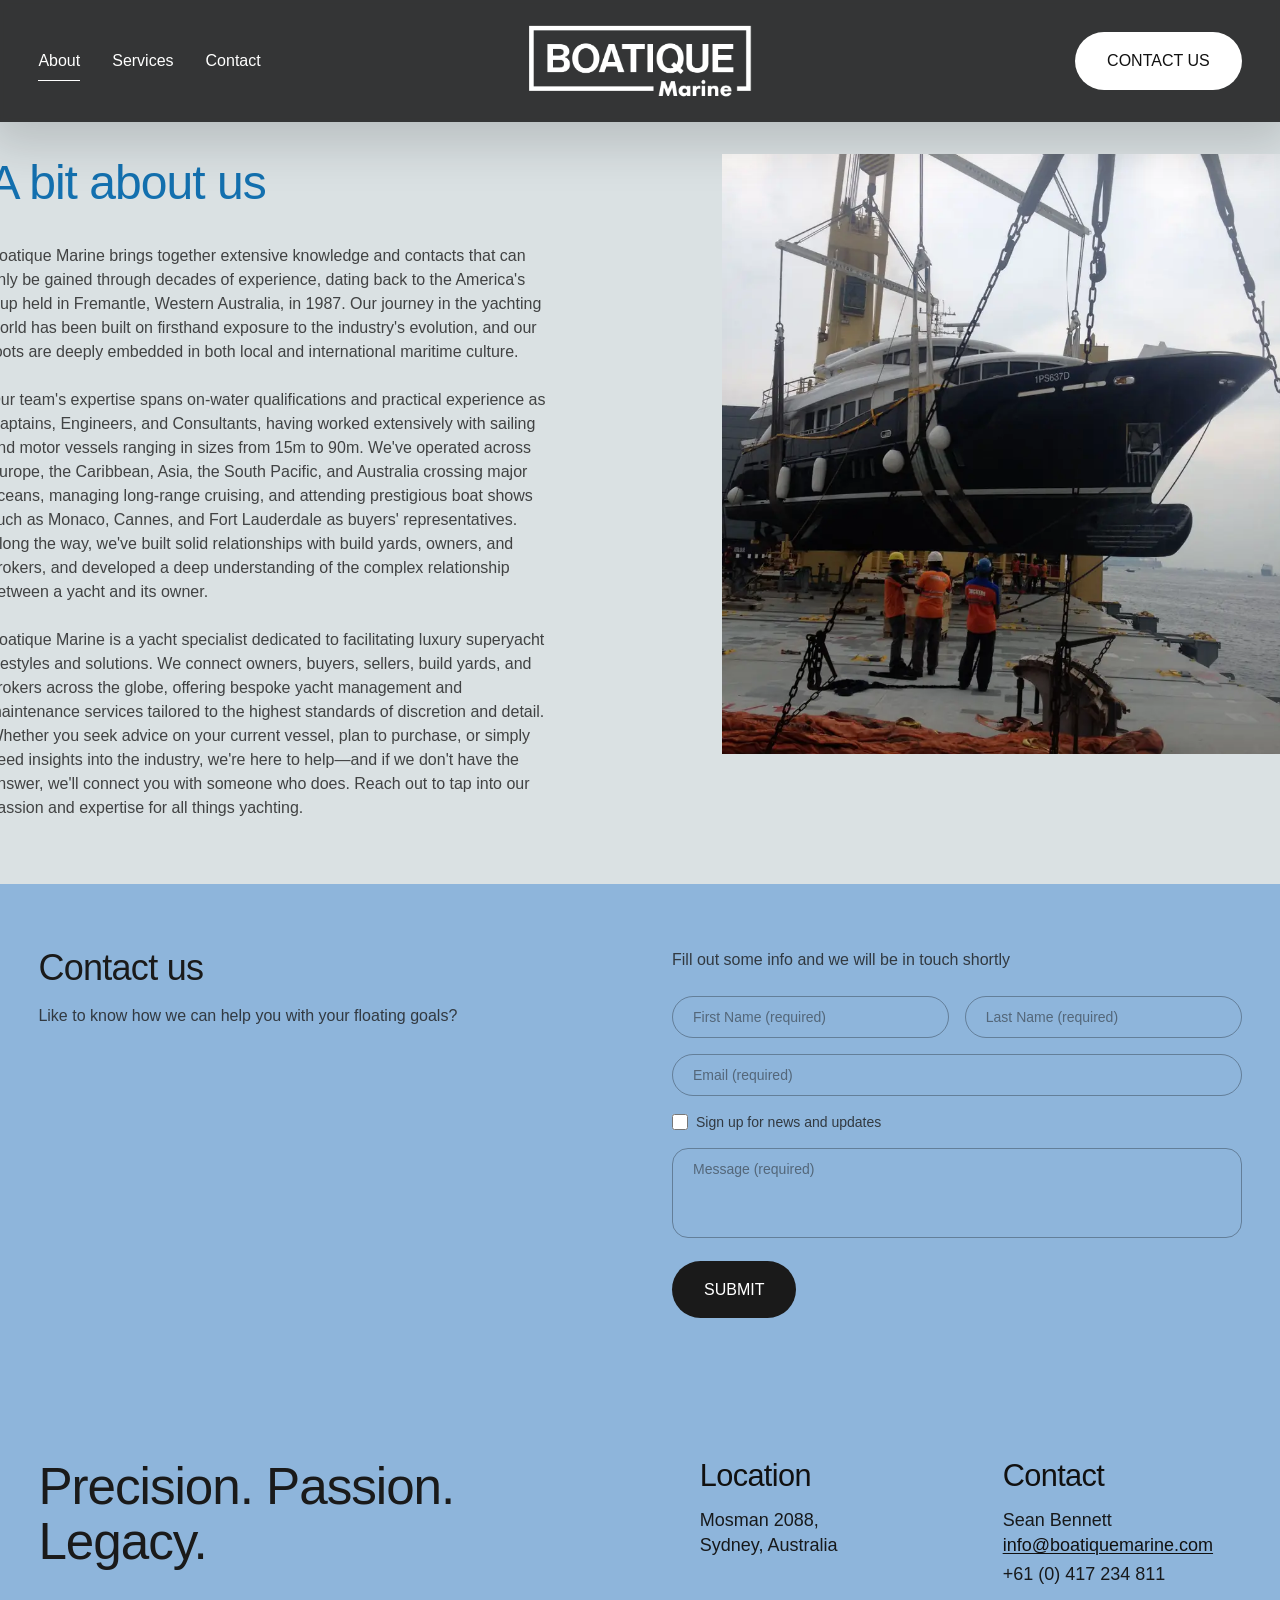
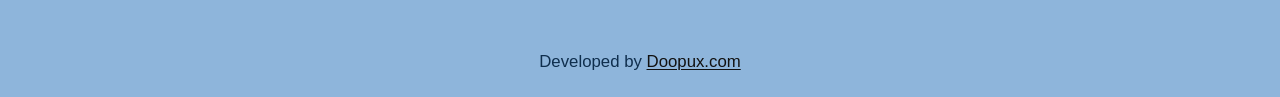
==== commit 00ced01c: "Show about image below heading on mobile" ====
--- a/about.html
+++ b/about.html
@@ -52,6 +52,14 @@
           <div class="animate-on-scroll" data-animate="slide-in-left">
             <div>
               <h1 class="text-3xl md:text-4xl lg:text-5xl text-blue mb-8">A bit about us</h1>
+
+              <div class="overflow-hidden media-mask mb-8 md:hidden">
+                <img src="./images/yacht-shipyard-700.webp"
+                  srcset="./images/yacht-shipyard-700.webp 530w, ./images/yacht-shipyard-1200.webp 909w"
+                  sizes="(max-width: 767px) 92vw, 44vw" alt="Yacht in Shipyard" class="img-cover h-80" width="909"
+                  height="1200" loading="lazy" decoding="async">
+              </div>
+
               <div class="space-y-6 text-dark-80 text-sm md:text-base leading-relaxed">
                 <p>
                   Boatique Marine brings together extensive knowledge and contacts that can only 
@@ -83,7 +91,7 @@
             </div>
           </div>
 
-          <div class="animate-on-scroll" data-animate="slide-in-right" data-delay="100">
+          <div class="animate-on-scroll hidden md:block" data-animate="slide-in-right" data-delay="100">
             <div class="overflow-hidden media-mask">
               <img src="./images/yacht-shipyard-700.webp"
                 srcset="./images/yacht-shipyard-700.webp 530w, ./images/yacht-shipyard-1200.webp 909w"
--- a/css/styles.css
+++ b/css/styles.css
@@ -8,18 +8,20 @@
   --color-light: #dae0e2;
   --color-dark: #1a1a1a;
   --color-white: #ffffff;
-  --navbar-height: clamp(78px, 11vw, 135px);
-  --section-space-y: clamp(52px, 7vw, 104px);
-  --section-space-y-tight: clamp(34px, 4.4vw, 64px);
+  --navbar-height: clamp(80px, 11vw, 122px);
+  --section-space-y: clamp(40px, 5vw, 78px);
+  --section-space-y-tight: clamp(30px, 3.5vw, 54px);
   --media-radius: clamp(14px, 2vw, 26px);
-  --btn-height: 4.45rem;
-  --btn-height-mobile: 3.35rem;
-  --btn-padding-x: 5.65rem;
-  --btn-padding-x-mobile: 2.6rem;
-  --btn-min-width: 17.7rem;
-  --btn-min-width-mobile: 12.5rem;
-  --font-heading: "Avenir Next", "Segoe UI", "Helvetica Neue", Arial, sans-serif;
-  --font-body: "Avenir Next", "Segoe UI", "Helvetica Neue", Arial, sans-serif;
+  --btn-height: 3.2rem;
+  --btn-height-mobile: 3rem;
+  --btn-padding-y: 1.2em;
+  --btn-padding-y-mobile: 1.2em;
+  --btn-padding-x: 2em;
+  --btn-padding-x-mobile: 2em;
+  --btn-min-width: 0;
+  --btn-min-width-mobile: 0;
+  --font-heading: "Manrope", "Avenir Next", "Segoe UI", "Helvetica Neue", Arial, sans-serif;
+  --font-body: "Nunito Sans", "Avenir Next", "Segoe UI", "Helvetica Neue", Arial, sans-serif;
 }
 
 *, *::before, *::after {
@@ -49,6 +51,21 @@
   overflow: hidden;
 }
 
+main,
+section,
+.container,
+.grid-2,
+.section-split,
+.split-content,
+.split-img {
+  min-width: 0;
+}
+
+video {
+  display: block;
+  max-width: 100%;
+}
+
 @supports (overflow: clip) {
   html,
   body {
@@ -67,6 +84,7 @@
 img {
   max-width: 100%;
   display: block;
+  border-radius: 0 !important;
 }
 
 a {
@@ -83,11 +101,11 @@
    ======================================== */
 
 .container {
-  max-width: 1440px;
+  max-width: 1400px;
   margin-left: auto;
   margin-right: auto;
-  padding-left: 1rem;
-  padding-right: 1rem;
+  padding-left: 3vw;
+  padding-right: 3vw;
 }
 
 .flex { display: flex; }
@@ -191,6 +209,7 @@
 .mb-6 { margin-bottom: 1.5rem; }
 .mb-8 { margin-bottom: 2rem; }
 .mb-12 { margin-bottom: 3rem; }
+.mb-16 { margin-bottom: 4rem; }
 .mt-1 { margin-top: 0.25rem; }
 .mt-4 { margin-top: 1rem; }
 .mt-6 { margin-top: 1.5rem; }
@@ -272,14 +291,17 @@
   right: 0;
   z-index: 100;
   height: var(--navbar-height);
-  background-color: transparent;
-  transition: background-color 300ms ease-in-out, padding 140ms ease-in-out, backdrop-filter 300ms ease-in-out;
+  background-color: hsla(0, 0%, 4%, 0.8);
+  -webkit-backdrop-filter: blur(3px);
+  backdrop-filter: blur(3px);
+  box-shadow: 0 12px 48px 12px rgba(0, 0, 0, 0.15);
+  transition: background-color 300ms ease-in-out, padding 140ms ease-in-out, backdrop-filter 300ms ease-in-out, box-shadow 300ms ease-in-out;
 }
 
 .navbar.scrolled {
-  background-color: rgba(26, 26, 26, 0.85);
-  backdrop-filter: blur(20px);
-  -webkit-backdrop-filter: blur(20px);
+  background-color: hsla(0, 0%, 4%, 0.8);
+  -webkit-backdrop-filter: blur(3px);
+  backdrop-filter: blur(3px);
 }
 
 /* Logo image */
@@ -318,7 +340,7 @@
   align-items: center;
   justify-content: space-between;
   height: 100%;
-  padding: 0 clamp(1rem, 3vw, 2rem);
+  padding: 0 3vw;
   position: relative;
 }
 
@@ -326,14 +348,14 @@
 .nav-links {
   display: none;
   align-items: center;
-  gap: 2.5rem;
+  gap: 2rem;
 }
 
 .nav-link {
   font-family: var(--font-body);
-  font-size: 0.9375rem;
+  font-size: 1rem;
   font-weight: 400;
-  letter-spacing: 0.01em;
+  letter-spacing: 0;
   color: inherit;
   transition: opacity 0.2s ease;
   padding: 0.5rem 0;
@@ -379,16 +401,15 @@
   display: inline-flex;
   align-items: center;
   justify-content: center;
-  min-height: 2.4rem;
-  padding: 0 1.2rem;
+  padding: var(--btn-padding-y) var(--btn-padding-x);
   border-radius: 9999px;
   background-color: #ffffff;
   color: #111111;
   font-family: var(--font-body);
-  font-size: 0.75rem;
-  font-weight: 700;
-  letter-spacing: 0.06em;
-  line-height: 1;
+  font-size: 1rem;
+  font-weight: 400;
+  letter-spacing: 0;
+  line-height: 1.2;
   text-transform: uppercase;
   white-space: nowrap;
   transition: background-color 0.2s ease, color 0.2s ease, transform 0.2s ease;
@@ -405,13 +426,10 @@
   display: flex;
   align-items: center;
   text-decoration: none;
-  position: absolute;
-  left: 50%;
-  transform: translateX(-50%);
 }
 
 .logo-img {
-  height: clamp(38px, 6.25vw, 58px);
+  height: clamp(42px, 5vw, 77px);
   width: auto;
   display: block;
   transition: height 300ms ease;
@@ -424,8 +442,8 @@
   justify-content: center;
   background: none;
   border: none;
-  width: 44px;
-  height: 44px;
+  width: 50px;
+  height: 50px;
   padding: 0;
   cursor: pointer;
   position: relative;
@@ -517,7 +535,7 @@
   font-family: var(--font-heading);
   font-size: 2rem;
   font-weight: 500;
-  color: #ffffff;
+  color: var(--color-accent);
   text-decoration: none;
   position: relative;
   opacity: 0.8;
@@ -530,7 +548,7 @@
 
 .mobile-nav a.active {
   opacity: 1;
-  color: #8eb5db;
+  color: #ffffff;
 }
 
 /* ========================================
@@ -539,7 +557,7 @@
 
 .hero {
   position: relative;
-  min-height: 520px;
+  min-height: 560px;
   height: 100svh;
   width: 100%;
   overflow: hidden;
@@ -595,9 +613,9 @@
   position: relative;
   z-index: 10;
   text-align: center;
-  padding-left: 1rem;
-  padding-right: 1rem;
-  max-width: min(1280px, 100%);
+  padding-left: 6vw;
+  padding-right: 6vw;
+  max-width: min(1400px, 100%);
   margin: 0 auto;
 }
 
@@ -605,11 +623,11 @@
   font-family: var(--font-heading);
   font-weight: 500;
   letter-spacing: -0.02em;
-  line-height: 1.2em;
+  line-height: 1.12;
   color: #ffffff;
-  font-size: clamp(1.95rem, 6.75vw, 3.5rem);
+  font-size: clamp(2rem, 5vw, 2.8rem);
   text-align: center;
-  max-width: 900px;
+  max-width: 24ch;
   margin: 0 auto;
   opacity: 0;
   transform: translateY(2rem);
@@ -627,14 +645,13 @@
   display: inline-flex;
   align-items: center;
   justify-content: center;
-  min-height: var(--btn-height);
-  padding: 0 var(--btn-padding-x);
+  padding: var(--btn-padding-y) var(--btn-padding-x);
   background-color: var(--color-accent);
   color: #000000;
   font-family: var(--font-body);
-  font-size: 0.875rem;
+  font-size: 1rem;
   font-weight: 400;
-  letter-spacing: 0.05em;
+  letter-spacing: 0;
   text-transform: uppercase;
   border-radius: 9999px;
   border: none;
@@ -644,8 +661,8 @@
   transition: all 0.5s ease;
   transition-delay: 500ms;
   text-decoration: none;
-  min-width: var(--btn-min-width);
-  line-height: 1;
+  min-width: 0;
+  line-height: 1.2;
   white-space: nowrap;
 }
 
@@ -671,22 +688,21 @@
   display: inline-flex;
   align-items: center;
   justify-content: center;
-  min-height: var(--btn-height);
-  padding: 0 var(--btn-padding-x);
+  padding: var(--btn-padding-y) var(--btn-padding-x);
   background-color: #1a1a1a;
   color: #ffffff;
   font-family: var(--font-body);
-  font-size: 0.875rem;
+  font-size: 1rem;
   font-weight: 400;
   text-transform: uppercase;
-  letter-spacing: 0.05em;
+  letter-spacing: 0;
   border-radius: 9999px;
   border: none;
   cursor: pointer;
   transition: all 0.3s ease;
   text-align: center;
-  min-width: var(--btn-min-width);
-  line-height: 1;
+  min-width: 0;
+  line-height: 1.2;
   white-space: nowrap;
 }
 
@@ -713,6 +729,11 @@
   padding-bottom: var(--section-space-y);
   background-color: #DAE1E3;
   overflow-x: clip;
+  min-width: 0;
+}
+
+.section.bg-accent {
+  background-color: #8eb5db;
 }
 
 .section-empower {
@@ -733,18 +754,20 @@
 .section-split {
   display: flex;
   flex-direction: column;
-  gap: clamp(1.2rem, 3vw, 2.2rem);
-  max-width: 1700px;
+  gap: clamp(1.25rem, 3.2vw, 2.25rem);
+  max-width: 1400px;
   margin: 0 auto;
-  padding: clamp(1.1rem, 2vw, 1.8rem) clamp(1rem, 3.2vw, 3.75rem) clamp(1.6rem, 3.5vw, 3rem);
+  padding: clamp(2.5rem, 4.6vw, 4.5rem) 3vw clamp(2.6rem, 5vw, 4.875rem);
   background-color: #DAE1E3;
 }
 
 .split-img {
+  order: 2;
   position: relative;
   overflow: hidden;
   width: 100%;
-  height: clamp(280px, 62vw, 620px);
+  aspect-ratio: 1.205 / 1;
+  height: auto;
 }
 
 .split-img img {
@@ -755,29 +778,36 @@
 }
 
 .split-content {
+  order: 1;
   display: flex;
   flex-direction: column;
   justify-content: center;
-  padding: 0.5rem 0 0;
+  padding: 0;
   background-color: #DAE1E3;
+  width: 100%;
+  max-width: min(36rem, 100%);
 }
 
 .split-heading {
   font-family: var(--font-heading);
-  font-size: clamp(2.15rem, 5.25vw, 4.4rem);
+  font-size: calc((4 - 1) * calc(.012 * min(100svh, 900px)) + 1rem);
   font-weight: 500;
-  line-height: 1;
+  line-height: 1.06;
   letter-spacing: -0.02em;
   color: var(--color-primary);
-  margin-bottom: clamp(1rem, 2.5vw, 2rem);
+  margin-bottom: clamp(1.1rem, 1.8vw, 1.8rem);
 }
 
 .split-body {
-  font-size: clamp(1rem, 1.02vw, 1.4rem);
-  line-height: 1.42;
-  color: rgba(17, 17, 17, 0.9);
-  margin-bottom: clamp(0.95rem, 1.6vw, 1.5rem);
-  max-width: 36ch;
+  font-size: 1rem;
+  line-height: 1.5;
+  color: rgba(17, 17, 17, 0.85);
+  margin-bottom: 0;
+  max-width: none;
+}
+
+.split-body + .split-body {
+  margin-top: clamp(1rem, 1.5vw, 1.4rem);
 }
 
 .btn-pill {
@@ -785,22 +815,21 @@
   align-items: center;
   justify-content: center;
   align-self: flex-start;
-  margin-top: clamp(1.1rem, 2.2vw, 2.2rem);
-  min-height: var(--btn-height);
-  padding: 0 var(--btn-padding-x);
+  margin-top: clamp(1.45rem, 2.2vw, 2.25rem);
+  padding: var(--btn-padding-y) var(--btn-padding-x);
   background-color: #111111;
   color: #ffffff;
   font-family: var(--font-body);
-  font-size: clamp(0.85rem, 0.72vw, 1.05rem);
-  font-weight: 500;
-  letter-spacing: 0.05em;
+  font-size: 1rem;
+  font-weight: 400;
+  letter-spacing: 0;
   text-transform: uppercase;
   border-radius: 9999px;
   text-decoration: none;
   transition: background-color 0.2s ease;
-  line-height: 1;
+  line-height: 1.2;
   white-space: nowrap;
-  min-width: var(--btn-min-width);
+  min-width: 0;
 }
 
 .btn-pill:hover {
@@ -810,7 +839,8 @@
 .grid-2 {
   display: grid;
   grid-template-columns: 1fr;
-  gap: clamp(1.25rem, 3vw, 2.5rem);
+  gap: 2.25rem;
+  min-width: 0;
 }
 
 .grid-cols-2 {
@@ -873,7 +903,7 @@
 .group-img,
 .square-mask,
 .split-img {
-  border-radius: var(--media-radius);
+  border-radius: 0;
   overflow: hidden;
 }
 
@@ -884,6 +914,29 @@
 
 .service-row {
   align-items: start;
+}
+
+.service-row-consulting .consulting-media {
+  aspect-ratio: 1 / 1;
+}
+
+.service-row-filippetti .filippetti-title {
+  margin-bottom: 1.25rem;
+  max-width: none;
+  line-height: 1.08;
+}
+
+.service-row-filippetti .filippetti-subtitle-inline {
+  display: block;
+  margin-top: 0.35rem;
+  max-width: 20ch;
+  font-size: clamp(1.15rem, 1.55vw, 1.4rem);
+  font-weight: 400;
+  line-height: 1.3;
+}
+
+.service-row-filippetti .filippetti-media {
+  aspect-ratio: 1 / 1;
 }
 
 /* ========================================
@@ -951,15 +1004,15 @@
   background-color: #8eb5db;
   padding-top: clamp(3.5rem, 6vw, 5.75rem);
   padding-bottom: clamp(1rem, 2vw, 1.75rem);
-  border-bottom-left-radius: 1.5rem;
-  border-bottom-right-radius: 1.5rem;
+  border-bottom-left-radius: 0;
+  border-bottom-right-radius: 0;
   overflow: hidden;
 }
 
 .footer .container {
   max-width: none;
-  padding-left: clamp(1.5rem, 3.7vw, 4.75rem);
-  padding-right: clamp(1.5rem, 3.7vw, 4.75rem);
+  padding-left: 3vw;
+  padding-right: 3vw;
 }
 
 .footer .container > .grid-2 {
@@ -1020,6 +1073,124 @@
   color: #111111;
 }
 
+/* ========================================
+   Home Parity (Squarespace Reference)
+   ======================================== */
+
+.home-page .animate-on-scroll {
+  opacity: 1;
+  transform: none;
+  transition: none;
+}
+
+.home-page .section > .container > .animate-on-scroll > h2 {
+  line-height: calc(1.2 * (1 + (1 - 4) / 25));
+  font-size: calc((4 - 1) * calc(.012 * min(100svh, 900px)) + 1rem);
+}
+
+.home-page .group h3 {
+  line-height: calc(1.2 * (1 + (1 - 1.6) / 25));
+  font-size: calc((1.6 - 1) * calc(.012 * min(100svh, 900px)) + 1rem);
+}
+
+.home-page #services .group h3 {
+  font-weight: 700;
+  color: #111111;
+}
+
+.home-page .group p.text-lg {
+  line-height: calc(1.5 * (1 + (1 - 1.4) / 25));
+  font-size: calc((1.4 - 1) * calc(.012 * min(100svh, 900px)) + 1rem);
+}
+
+.home-page .section .text-dark-80,
+.home-page .group p,
+.home-page .split-body,
+.home-page .form-input,
+.home-page .form-textarea,
+.home-page .footer-text {
+  font-size: 1rem;
+  line-height: 1.5;
+}
+
+.home-page #services .text-dark-80 {
+  color: rgba(17, 17, 17, 0.95);
+}
+
+.home-page .split-heading {
+  line-height: calc(1.2 * (1 + (1 - 4) / 25));
+  font-size: calc((4 - 1) * calc(.012 * min(100svh, 900px)) + 1rem);
+}
+
+.home-page .footer .container > .grid-2 {
+  gap: 11px;
+}
+
+.home-page .footer-tagline {
+  line-height: calc(1.2 * (1 + (1 - 2.8) / 25));
+  font-size: calc((2.8 - 1) * calc(.012 * min(100svh, 900px)) + 1rem);
+}
+
+.home-page .footer-heading {
+  line-height: calc(1.2 * (1 + (1 - 1.6) / 25));
+  font-size: calc((1.6 - 1) * calc(.012 * min(100svh, 900px)) + 1rem);
+  margin-bottom: 0.75rem;
+}
+
+.home-page .footer-bottom p {
+  font-size: 1rem;
+  line-height: 1.3;
+}
+
+@media (min-width: 768px) {
+  .home-page #services .grid-2 {
+    grid-template-columns: repeat(2, minmax(0, 1fr));
+    column-gap: 11px;
+    row-gap: clamp(1.9rem, 2.6vw, 2.4rem);
+  }
+
+  .home-page #services .group-img {
+    margin-bottom: clamp(1.4rem, 2vw, 2rem);
+  }
+
+  .home-page #services .animate-on-scroll > h2 {
+    margin-bottom: clamp(2.6rem, 4.2vw, 4.6rem);
+  }
+
+  .home-page .section > .container > .animate-on-scroll > h2 {
+    font-size: calc((4 - 1) * 1.2vw + 1rem);
+  }
+
+  .home-page .group h3 {
+    font-size: calc((1.6 - 1) * 1.2vw + 1rem);
+  }
+
+  .home-page .group p.text-lg {
+    font-size: calc((1.4 - 1) * 1.2vw + 1rem);
+  }
+
+  .home-page .split-heading {
+    font-size: calc((4 - 1) * 1.2vw + 1rem);
+  }
+
+  .home-page .footer-tagline {
+    font-size: calc((2.8 - 1) * 1.2vw + 1rem);
+  }
+
+  .home-page .footer-heading {
+    font-size: calc((1.6 - 1) * 1.2vw + 1rem);
+  }
+}
+
+@media (min-width: 1484px) {
+  .home-page .section > .container > .animate-on-scroll > h2 { font-size: 4rem; }
+  .home-page .group h3 { font-size: 1.6rem; }
+  .home-page .group p.text-lg { font-size: 1.4rem; }
+  .home-page .split-heading { font-size: 4rem; }
+  .home-page .footer-tagline { font-size: 2.8rem; }
+  .home-page .footer-heading { font-size: 1.6rem; }
+}
+
 @media (min-width: 900px) {
   .footer .container > .grid-2 {
     grid-template-columns: minmax(0, 1.75fr) minmax(220px, 0.7fr) minmax(220px, 0.7fr);
@@ -1091,11 +1262,11 @@
 }
 
 .animate-on-scroll[data-animate="slide-in-left"] {
-  transform: translateX(-50px);
+  transform: none;
 }
 
 .animate-on-scroll[data-animate="slide-in-right"] {
-  transform: translateX(50px);
+  transform: none;
 }
 
 .animate-on-scroll.visible {
@@ -1109,8 +1280,8 @@
 
 @media (min-width: 768px) {
   .container {
-    padding-left: 1.5rem;
-    padding-right: 1.5rem;
+    padding-left: 3vw;
+    padding-right: 3vw;
   }
 
   .md\:flex { display: flex; }
@@ -1143,76 +1314,114 @@
   .nav-spacer { display: block; }
   .mobile-menu-btn { display: none; }
 
+  .hero-content {
+    padding-left: 3vw;
+    padding-right: 3vw;
+  }
+
   .hero-title { font-size: 2.5rem; }
   .hero-btn { font-size: 1rem; }
   .section-empower { height: clamp(500px, 74vh, 820px); }
   .section-split {
-    flex-direction: row;
-    gap: clamp(2rem, 4.5vw, 5.5rem);
+    display: grid;
+    grid-template-columns: minmax(0, 12fr) clamp(1.5rem, 3vw, 3.4rem) minmax(0, 9fr);
     align-items: center;
+    gap: 0;
+    padding: clamp(2.9rem, 4.8vw, 4.9rem) 3vw clamp(2.7rem, 5vw, 4.875rem);
   }
   .split-img {
-    flex: 0 0 50%;
-    aspect-ratio: 0.95 / 1;
+    order: initial;
+    grid-column: 1;
+    aspect-ratio: 1.205 / 1;
     height: auto;
-    min-height: 480px;
+    min-height: 0;
     max-height: none;
   }
   .split-content {
-    flex: 0 0 50%;
-    max-width: 740px;
-    padding: clamp(1.25rem, 3.5vw, 3.5rem) clamp(0.4rem, 1vw, 0.9rem) clamp(1rem, 2.75vw, 2.5rem) 0;
+    order: initial;
+    grid-column: 3;
+    max-width: none;
+    padding: 0;
+  }
+
+  .logo-box {
+    position: absolute;
+    left: 50%;
+    transform: translateX(-50%);
+  }
+
+  /* Desktop Animations */
+  .animate-on-scroll[data-animate="slide-in-left"] {
+    transform: translateX(-50px);
+  }
+
+  .animate-on-scroll[data-animate="slide-in-right"] {
+    transform: translateX(50px);
   }
 }
 
 @media (min-width: 768px) and (max-width: 1023px) {
-  .section-split {
-    flex-direction: column;
-    align-items: flex-start;
-  }
-
-  .split-content {
-    width: 100%;
-    max-width: none;
-  }
-
-  .split-heading,
-  .split-body {
-    max-width: none;
-  }
-
   .nav-links {
     gap: 1.4rem;
   }
 
   .nav-link {
-    font-size: 0.88rem;
+    font-size: 0.95rem;
   }
 
   .nav-cta {
-    min-height: 2.2rem;
-    padding: 0 0.95rem;
-    font-size: 0.68rem;
-    letter-spacing: 0.05em;
+    padding: var(--btn-padding-y) var(--btn-padding-x);
+    font-size: 1rem;
+    letter-spacing: 0;
+    line-height: 1.2;
   }
 }
 
 @media (min-width: 1024px) {
   .container {
-    padding-left: 2rem;
-    padding-right: 2rem;
+    padding-left: 3vw;
+    padding-right: 3vw;
   }
 
   .lg\:text-4xl { font-size: 2.25rem; line-height: 2.5rem; }
   .lg\:text-5xl { font-size: 3rem; line-height: 1.2; }
 
   .hero-title { font-size: 2.8rem; }
-  .logo-img { height: clamp(58px, 5vw, 77px); }
-  .navbar-inner { padding: 0 clamp(2rem, 4vw, 4rem); }
+  .logo-img { height: 77px; }
+  .navbar-inner { padding: 0 3vw; }
   .hero-btn { font-size: 1rem; }
-  .split-img { min-height: 560px; }
+  .split-img { min-height: 0; }
   .service-row {
     grid-template-columns: repeat(2, minmax(0, 1fr));
+  }
+
+  .services-page .main-offset .container {
+    padding-left: 4vw;
+    padding-right: 4vw;
+  }
+
+  .services-page .service-row {
+    grid-template-columns: minmax(0, 11fr) minmax(0, 1fr) minmax(0, 11fr);
+    column-gap: 11px;
+    row-gap: clamp(1.75rem, 2.6vw, 2.4rem);
+  }
+
+  .services-page .service-row > :first-child,
+  .services-page .service-row > :last-child {
+    grid-column: 1;
+    align-self: start;
+  }
+
+  .services-page .service-row > :last-child {
+    grid-column: 3;
+  }
+
+  .services-page .service-row-consulting .animate-on-scroll[data-animate="slide-in-right"] {
+    align-self: start;
+  }
+
+  .services-page .service-row .animate-on-scroll {
+    transform: none !important;
   }
 }
 
@@ -1220,15 +1429,31 @@
   .btn,
   .btn-pill,
   .hero-btn {
-    min-height: var(--btn-height-mobile);
     min-width: var(--btn-min-width-mobile);
-    padding-left: var(--btn-padding-x-mobile);
-    padding-right: var(--btn-padding-x-mobile);
+    padding: var(--btn-padding-y-mobile) var(--btn-padding-x-mobile);
+  }
+
+  .container {
+    padding-left: 6vw;
+    padding-right: 6vw;
+  }
+
+  .navbar-inner {
+    padding-left: 6vw;
+    padding-right: 6vw;
+  }
+
+  .logo-img {
+    height: 27px;
+  }
+
+  .aspect-locked {
+    aspect-ratio: 1 / 1;
   }
 
   .section {
-    padding-top: clamp(46px, 9vw, 64px);
-    padding-bottom: clamp(46px, 9vw, 64px);
+    padding-top: 6.6vw;
+    padding-bottom: 6.6vw;
   }
 
   .section-empower {
@@ -1238,24 +1463,39 @@
   }
 
   .hero {
-    min-height: 500px;
+    min-height: 0;
+    height: 100vh;
+    height: 100dvh;
     padding-bottom: clamp(2rem, 8vh, 3.5rem);
   }
 
   .hero-content {
-    padding-left: 0.85rem;
-    padding-right: 0.85rem;
+    padding-left: 6vw;
+    padding-right: 6vw;
   }
 
   .hero-title {
-    max-width: 24ch;
-    line-height: 1.15;
+    max-width: 20ch;
+    line-height: calc(1.2 * (1 + (1 - 2.8) / 25));
+    font-size: calc((2.8 - 1) * calc(.012 * min(100svh, 900px)) + 1rem);
+  }
+
+  .section-split {
+    padding-left: 6vw;
+    padding-right: 6vw;
+    padding-top: clamp(2rem, 7vw, 2.9rem);
+    padding-bottom: clamp(2.2rem, 7.2vw, 3.2rem);
+    gap: clamp(2.25rem, 6vw, 3.25rem);
   }
 
   .split-content {
     width: 100%;
     max-width: none;
-    padding-top: 0.75rem;
+    padding-top: 0;
+  }
+
+  .home-page .section-split .btn-pill {
+    align-self: center;
   }
 
   .split-heading,
@@ -1263,14 +1503,56 @@
     max-width: none;
   }
 
-  .footer {
-    padding-top: clamp(2.75rem, 9vw, 4rem);
-    border-bottom-left-radius: 1rem;
-    border-bottom-right-radius: 1rem;
+  .footer { padding-top: clamp(2.75rem, 9vw, 4rem); }
+
+  .footer .container {
+    padding-left: 6vw;
+    padding-right: 6vw;
   }
 
   .footer-bottom {
     margin-top: clamp(1.75rem, 6vw, 2.5rem);
+  }
+
+  .service-row-filippetti .filippetti-title {
+    margin-bottom: 1.7rem;
+    max-width: none;
+    line-height: 1.16;
+  }
+
+  .service-row-filippetti .filippetti-subtitle-inline {
+    display: inline;
+    margin-top: 0;
+    max-width: none;
+    font-size: inherit;
+    font-weight: inherit;
+    line-height: inherit;
+  }
+
+  .service-row-filippetti .filippetti-media {
+    aspect-ratio: 16 / 10;
+  }
+
+  .service-row-filippetti .filippetti-media-mobile {
+    margin-bottom: 1rem;
+  }
+
+  .services-page .service-row.mb-16 {
+    margin-bottom: clamp(4.5rem, 12vw, 5.9rem);
+  }
+
+  .service-row-consulting .consulting-media {
+    aspect-ratio: 16 / 10;
+  }
+
+  .service-row-consulting .consulting-media-mobile {
+    margin-bottom: 1.6rem;
+  }
+}
+
+@media (min-width: 768px) {
+  .home-page .section-split .btn-pill {
+    align-self: flex-start;
   }
 }
 
@@ -1286,22 +1568,17 @@
     --section-space-y-tight: 32px;
   }
 
-  .container {
-    padding-left: 0.8rem;
-    padding-right: 0.8rem;
-  }
-
+  .container,
   .navbar-inner {
-    padding: 0 0.75rem;
+    padding-left: 6vw;
+    padding-right: 6vw;
   }
 
   .mobile-nav a {
     font-size: 1.7rem;
   }
 
-  .hero-title {
-    font-size: 1.65rem;
-  }
+  .hero-title { font-size: calc((2.8 - 1) * calc(.012 * min(100svh, 900px)) + 1rem); }
 
   .text-3xl {
     font-size: 1.52rem;
@@ -1310,30 +1587,20 @@
 }
 
 @media (min-width: 375px) and (max-width: 430px) {
-  .container {
-    padding-left: 0.95rem;
-    padding-right: 0.95rem;
-  }
-
-  .hero-title {
-    font-size: 1.82rem;
-  }
+  .container { padding-left: 6vw; padding-right: 6vw; }
+
+  .hero-title { font-size: calc((2.8 - 1) * calc(.012 * min(100svh, 900px)) + 1rem); }
 
   .section {
-    padding-top: clamp(44px, 8vw, 58px);
-    padding-bottom: clamp(44px, 8vw, 58px);
+    padding-top: 6.6vw;
+    padding-bottom: 6.6vw;
   }
 }
 
 @media (min-width: 431px) and (max-width: 767px) {
-  .container {
-    padding-left: 1.05rem;
-    padding-right: 1.05rem;
-  }
-
-  .hero-title {
-    font-size: 2rem;
-  }
+  .container { padding-left: 6vw; padding-right: 6vw; }
+
+  .hero-title { font-size: calc((2.8 - 1) * calc(.012 * min(100svh, 900px)) + 1rem); }
 }
 
 @media (min-width: 768px) and (max-width: 1023px) {
@@ -1355,11 +1622,11 @@
 
 @media (min-width: 1440px) {
   .section-split {
-    max-width: 1780px;
+    max-width: 1400px;
   }
 
   .split-content {
-    padding-right: clamp(1rem, 2.5vw, 2.5rem);
+    padding-right: 0;
   }
 }
 
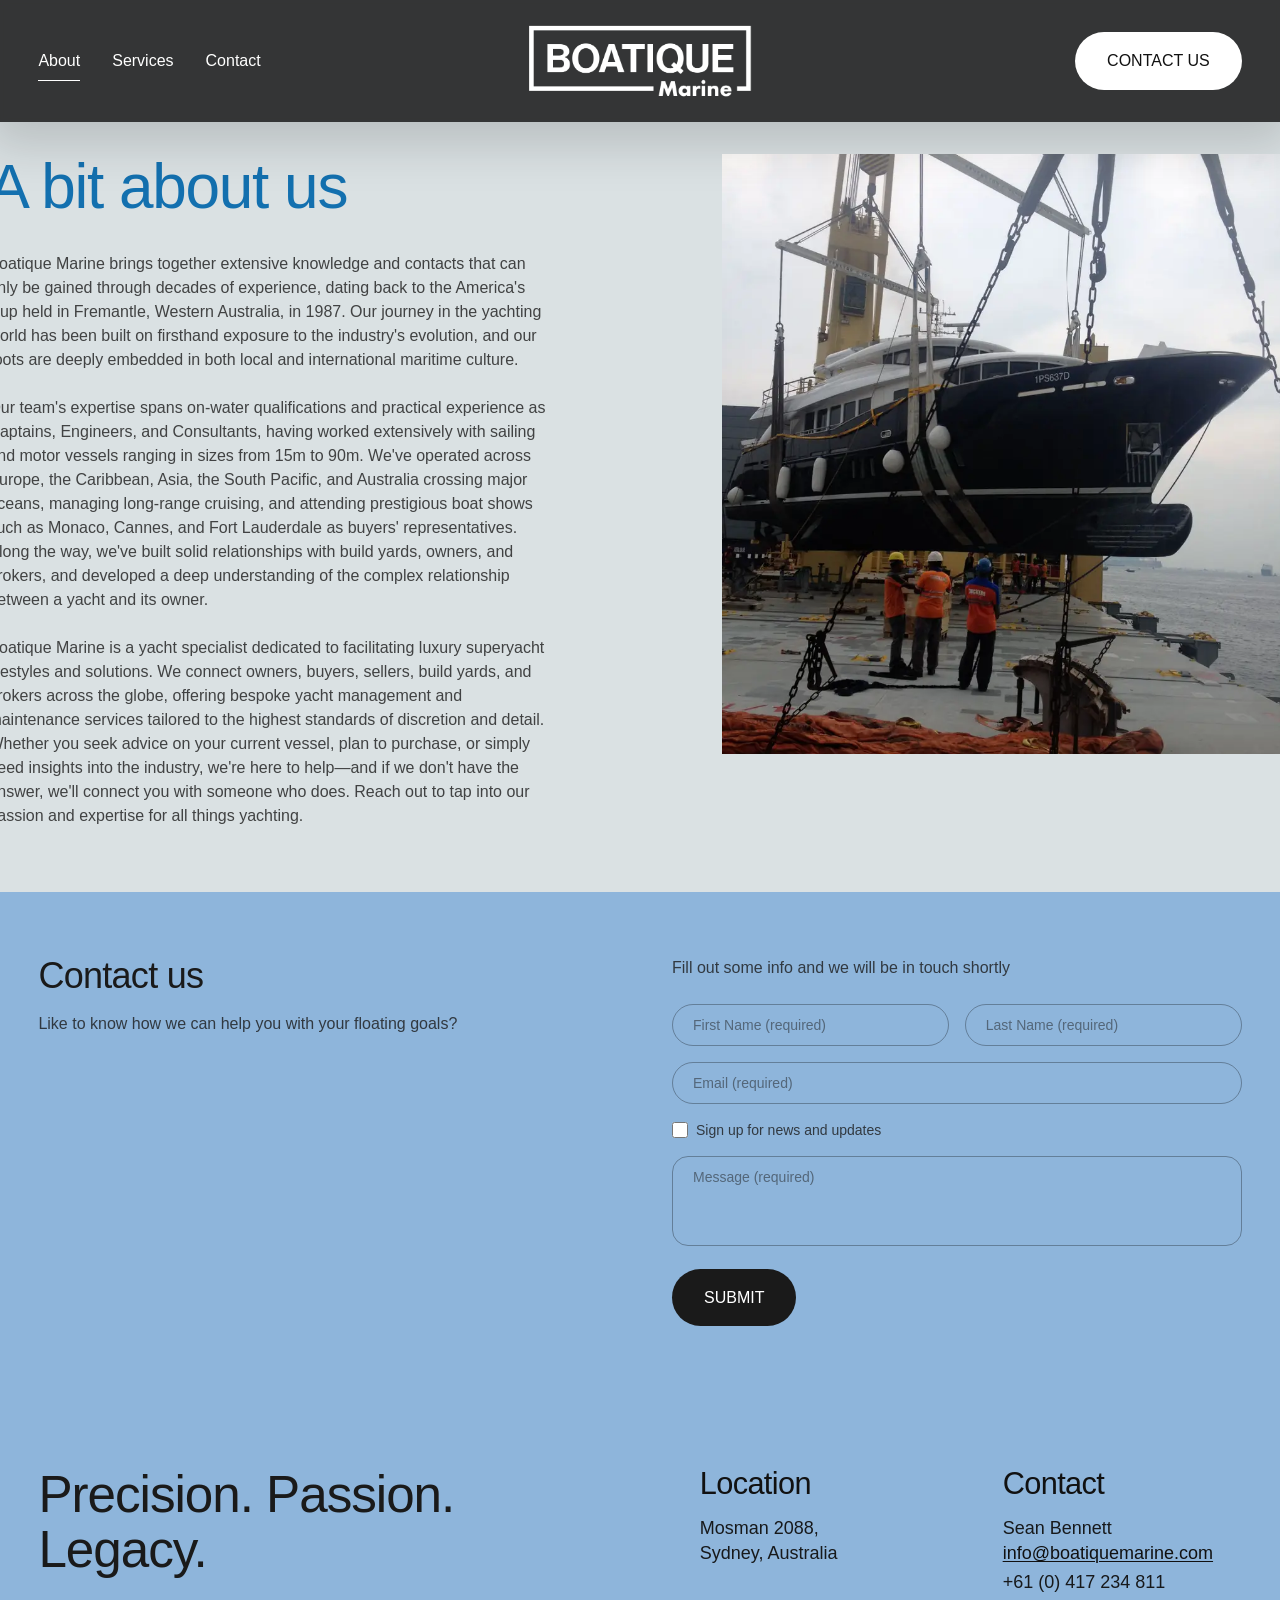
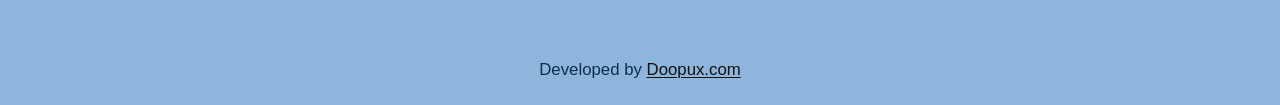
==== commit a9bff4f5: "Match About mobile typography to Squarespace" ====
--- a/about.html
+++ b/about.html
@@ -8,7 +8,7 @@
   <link rel="icon" type="image/webp" href="./images/favicon.webp">
   <link rel="stylesheet" href="./css/styles.css">
 </head>
-<body>
+<body class="about-page">
   <!-- Navbar -->
   <nav class="navbar" id="navbar">
     <div class="navbar-inner">
@@ -60,7 +60,7 @@
                   height="1200" loading="lazy" decoding="async">
               </div>
 
-              <div class="space-y-6 text-dark-80 text-sm md:text-base leading-relaxed">
+              <div class="about-copy space-y-6 text-dark-80 text-sm md:text-base leading-relaxed">
                 <p>
                   Boatique Marine brings together extensive knowledge and contacts that can only 
                   be gained through decades of experience, dating back to the America's Cup held 
--- a/css/styles.css
+++ b/css/styles.css
@@ -1142,7 +1142,24 @@
   line-height: 1.3;
 }
 
+body:not(.home-page) .main-offset h1.text-3xl {
+  line-height: calc(1.2 * (1 + (1 - 4) / 25));
+  font-size: calc((4 - 1) * calc(.012 * min(100svh, 900px)) + 1rem);
+}
+
+@media (max-width: 767px) {
+  .about-page .about-copy {
+    font-size: 1rem;
+    line-height: 1.5;
+    color: rgba(26, 26, 26, 0.95);
+  }
+}
+
 @media (min-width: 768px) {
+  body:not(.home-page) .main-offset h1.text-3xl {
+    font-size: calc((4 - 1) * 1.2vw + 1rem);
+  }
+
   .home-page #services .grid-2 {
     grid-template-columns: repeat(2, minmax(0, 1fr));
     column-gap: 11px;
@@ -1183,6 +1200,7 @@
 }
 
 @media (min-width: 1484px) {
+  body:not(.home-page) .main-offset h1.text-3xl { font-size: 4rem; }
   .home-page .section > .container > .animate-on-scroll > h2 { font-size: 4rem; }
   .home-page .group h3 { font-size: 1.6rem; }
   .home-page .group p.text-lg { font-size: 1.4rem; }
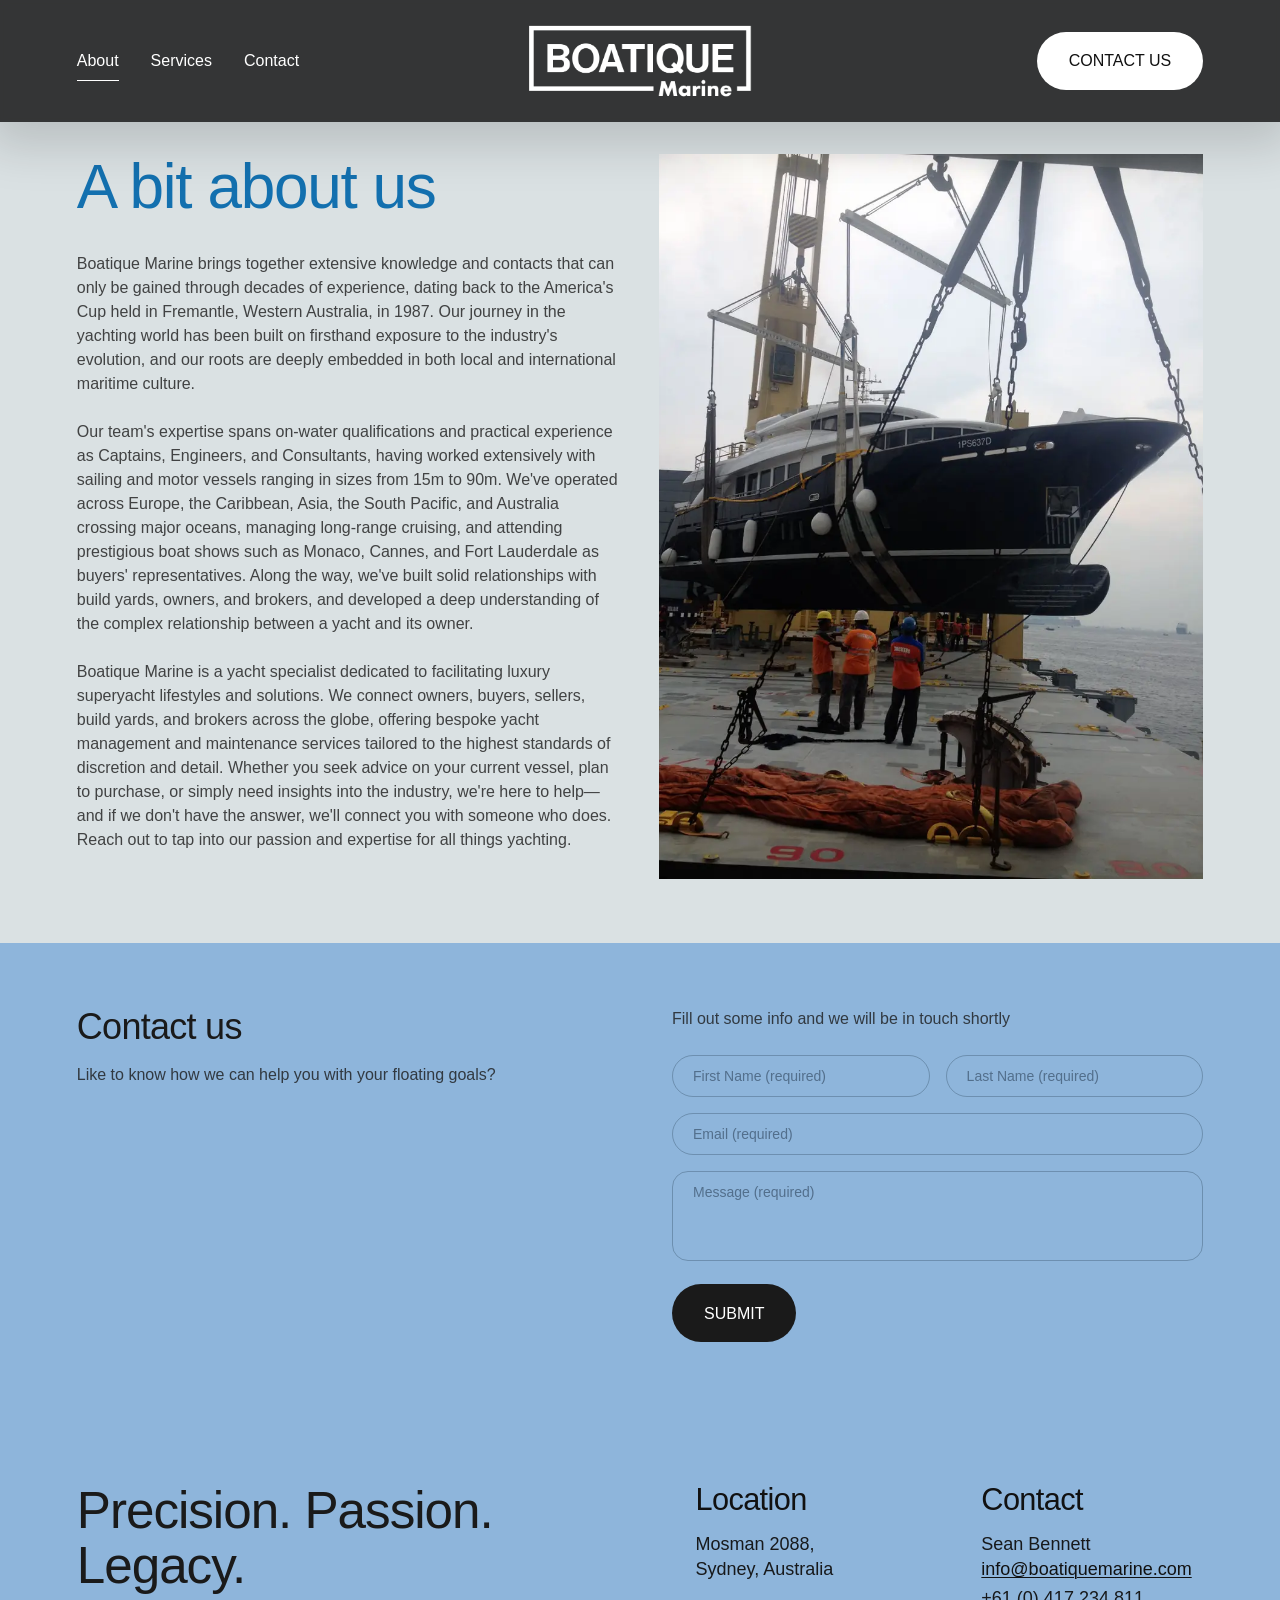
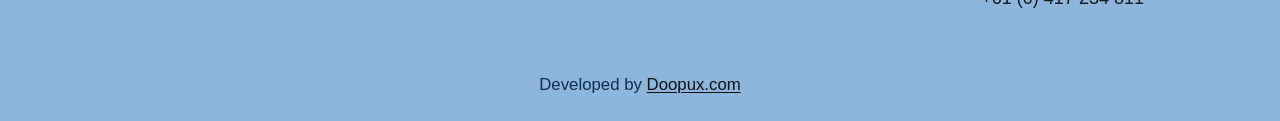
==== commit 46e84eef: "Remove newsletter checkbox from about form" ====
--- a/about.html
+++ b/about.html
@@ -127,10 +127,6 @@
                 <label for="about-email" class="sr-only">Email</label>
                 <input id="about-email" type="email" name="email" placeholder="Email (required)" required
                   class="form-input form-input-dark">
-                <div class="flex items-center gap-2">
-                  <input type="checkbox" name="newsletter" id="about-newsletter" class="checkbox">
-                  <label for="about-newsletter" class="text-sm text-dark-80">Sign up for news and updates</label>
-                </div>
                 <label for="about-message" class="sr-only">Message</label>
                 <textarea id="about-message" name="message" placeholder="Message (required)" required rows="4"
                   class="form-textarea form-textarea-dark"></textarea>
--- a/css/styles.css
+++ b/css/styles.css
@@ -20,6 +20,13 @@
   --btn-padding-x-mobile: 2em;
   --btn-min-width: 0;
   --btn-min-width-mobile: 0;
+  --page-gutter: clamp(20px, 6vw, 84px);
+  --layout-column-gap: clamp(1.5rem, 3vw, 3.5rem);
+  --content-grid-gap: clamp(1.75rem, 3vw, 3.25rem);
+  --guiding-focus-x: 31%;
+  --guiding-focus-y: 58%;
+  --about-focus-x: 56%;
+  --about-focus-y: 34%;
   --font-heading: "Manrope", "Avenir Next", "Segoe UI", "Helvetica Neue", Arial, sans-serif;
   --font-body: "Nunito Sans", "Avenir Next", "Segoe UI", "Helvetica Neue", Arial, sans-serif;
 }
@@ -104,8 +111,8 @@
   max-width: 1400px;
   margin-left: auto;
   margin-right: auto;
-  padding-left: 3vw;
-  padding-right: 3vw;
+  padding-left: var(--page-gutter);
+  padding-right: var(--page-gutter);
 }
 
 .flex { display: flex; }
@@ -295,13 +302,18 @@
   -webkit-backdrop-filter: blur(3px);
   backdrop-filter: blur(3px);
   box-shadow: 0 12px 48px 12px rgba(0, 0, 0, 0.15);
-  transition: background-color 300ms ease-in-out, padding 140ms ease-in-out, backdrop-filter 300ms ease-in-out, box-shadow 300ms ease-in-out;
+  transition: background-color 300ms ease-in-out, padding 140ms ease-in-out, backdrop-filter 300ms ease-in-out, box-shadow 300ms ease-in-out, transform 240ms ease-in-out;
+  will-change: transform;
 }
 
 .navbar.scrolled {
   background-color: hsla(0, 0%, 4%, 0.8);
   -webkit-backdrop-filter: blur(3px);
   backdrop-filter: blur(3px);
+}
+
+.navbar.navbar-hidden {
+  transform: translateY(calc(-100% - 2px));
 }
 
 /* Logo image */
@@ -340,7 +352,7 @@
   align-items: center;
   justify-content: space-between;
   height: 100%;
-  padding: 0 3vw;
+  padding: 0 var(--page-gutter);
   position: relative;
 }
 
@@ -613,8 +625,8 @@
   position: relative;
   z-index: 10;
   text-align: center;
-  padding-left: 6vw;
-  padding-right: 6vw;
+  padding-left: var(--page-gutter);
+  padding-right: var(--page-gutter);
   max-width: min(1400px, 100%);
   margin: 0 auto;
 }
@@ -757,7 +769,7 @@
   gap: clamp(1.25rem, 3.2vw, 2.25rem);
   max-width: 1400px;
   margin: 0 auto;
-  padding: clamp(2.5rem, 4.6vw, 4.5rem) 3vw clamp(2.6rem, 5vw, 4.875rem);
+  padding: clamp(2.5rem, 4.6vw, 4.5rem) var(--page-gutter) clamp(2.6rem, 5vw, 4.875rem);
   background-color: #DAE1E3;
 }
 
@@ -766,15 +778,17 @@
   position: relative;
   overflow: hidden;
   width: 100%;
-  aspect-ratio: 1.205 / 1;
+  aspect-ratio: 2 / 3;
   height: auto;
 }
 
 .split-img img {
-  position: static;
+  position: absolute;
+  inset: 0;
   width: 100%;
   height: 100%;
   object-fit: cover;
+  object-position: var(--guiding-focus-x) var(--guiding-focus-y);
 }
 
 .split-content {
@@ -912,8 +926,35 @@
   object-fit: cover;
 }
 
+.about-page .media-mask .img-cover {
+  width: 100%;
+  height: 100% !important;
+  object-fit: cover;
+  object-position: var(--about-focus-x) var(--about-focus-y);
+}
+
+.about-page .main-offset > .section:first-child .media-mask {
+  aspect-ratio: 3 / 4;
+}
+
 .service-row {
   align-items: start;
+  grid-template-columns: 1fr;
+  row-gap: clamp(1.75rem, 3.5vw, 2.5rem);
+  column-gap: var(--content-grid-gap);
+}
+
+.about-page .main-offset > .section:first-child .grid-2,
+.contact-page .main-offset > .section:first-child .grid-2 {
+  grid-template-columns: 1fr;
+  row-gap: clamp(1.75rem, 3.5vw, 2.5rem);
+  column-gap: var(--content-grid-gap);
+}
+
+.service-row > *,
+.about-page .main-offset > .section:first-child .grid-2 > *,
+.contact-page .main-offset > .section:first-child .grid-2 > * {
+  min-width: 0;
 }
 
 .service-row-consulting .consulting-media {
@@ -996,6 +1037,22 @@
   accent-color: #1a1a1a;
 }
 
+.about-page .form-input-dark,
+.about-page .form-textarea-dark {
+  border-color: rgba(46, 70, 93, 0.34);
+  color: rgba(40, 61, 82, 0.82);
+}
+
+.about-page .form-input-dark::placeholder,
+.about-page .form-textarea-dark::placeholder {
+  color: rgba(40, 61, 82, 0.58);
+}
+
+.about-page .form-input-dark:focus,
+.about-page .form-textarea-dark:focus {
+  border-color: rgba(34, 56, 79, 0.5);
+}
+
 /* ========================================
    Footer
    ======================================== */
@@ -1011,8 +1068,8 @@
 
 .footer .container {
   max-width: none;
-  padding-left: 3vw;
-  padding-right: 3vw;
+  padding-left: var(--page-gutter);
+  padding-right: var(--page-gutter);
 }
 
 .footer .container > .grid-2 {
@@ -1123,7 +1180,7 @@
 }
 
 .home-page .footer .container > .grid-2 {
-  gap: 11px;
+  gap: clamp(2rem, 4vw, 4.5rem);
 }
 
 .home-page .footer-tagline {
@@ -1162,7 +1219,7 @@
 
   .home-page #services .grid-2 {
     grid-template-columns: repeat(2, minmax(0, 1fr));
-    column-gap: 11px;
+    column-gap: var(--layout-column-gap);
     row-gap: clamp(1.9rem, 2.6vw, 2.4rem);
   }
 
@@ -1298,8 +1355,8 @@
 
 @media (min-width: 768px) {
   .container {
-    padding-left: 3vw;
-    padding-right: 3vw;
+    padding-left: var(--page-gutter);
+    padding-right: var(--page-gutter);
   }
 
   .md\:flex { display: flex; }
@@ -1333,8 +1390,8 @@
   .mobile-menu-btn { display: none; }
 
   .hero-content {
-    padding-left: 3vw;
-    padding-right: 3vw;
+    padding-left: var(--page-gutter);
+    padding-right: var(--page-gutter);
   }
 
   .hero-title { font-size: 2.5rem; }
@@ -1342,18 +1399,22 @@
   .section-empower { height: clamp(500px, 74vh, 820px); }
   .section-split {
     display: grid;
-    grid-template-columns: minmax(0, 12fr) clamp(1.5rem, 3vw, 3.4rem) minmax(0, 9fr);
+    grid-template-columns: minmax(0, 12fr) var(--layout-column-gap) minmax(0, 9fr);
     align-items: center;
     gap: 0;
-    padding: clamp(2.9rem, 4.8vw, 4.9rem) 3vw clamp(2.7rem, 5vw, 4.875rem);
+    padding: clamp(2.9rem, 4.8vw, 4.9rem) var(--page-gutter) clamp(2.7rem, 5vw, 4.875rem);
   }
   .split-img {
     order: initial;
     grid-column: 1;
-    aspect-ratio: 1.205 / 1;
+    aspect-ratio: 2 / 3;
     height: auto;
     min-height: 0;
     max-height: none;
+  }
+
+  .home-page .split-img {
+    width: 90%;
   }
   .split-content {
     order: initial;
@@ -1368,14 +1429,6 @@
     transform: translateX(-50%);
   }
 
-  /* Desktop Animations */
-  .animate-on-scroll[data-animate="slide-in-left"] {
-    transform: translateX(-50px);
-  }
-
-  .animate-on-scroll[data-animate="slide-in-right"] {
-    transform: translateX(50px);
-  }
 }
 
 @media (min-width: 768px) and (max-width: 1023px) {
@@ -1397,50 +1450,25 @@
 
 @media (min-width: 1024px) {
   .container {
-    padding-left: 3vw;
-    padding-right: 3vw;
+    padding-left: var(--page-gutter);
+    padding-right: var(--page-gutter);
   }
 
   .lg\:text-4xl { font-size: 2.25rem; line-height: 2.5rem; }
   .lg\:text-5xl { font-size: 3rem; line-height: 1.2; }
+  .empower-title {
+    font-size: clamp(2rem, 2.35vw, 2.55rem);
+    line-height: 1.15;
+  }
+  .home-page .section-empower .img-cover {
+    object-position: 50% 45%;
+  }
 
   .hero-title { font-size: 2.8rem; }
   .logo-img { height: 77px; }
-  .navbar-inner { padding: 0 3vw; }
+  .navbar-inner { padding: 0 var(--page-gutter); }
   .hero-btn { font-size: 1rem; }
   .split-img { min-height: 0; }
-  .service-row {
-    grid-template-columns: repeat(2, minmax(0, 1fr));
-  }
-
-  .services-page .main-offset .container {
-    padding-left: 4vw;
-    padding-right: 4vw;
-  }
-
-  .services-page .service-row {
-    grid-template-columns: minmax(0, 11fr) minmax(0, 1fr) minmax(0, 11fr);
-    column-gap: 11px;
-    row-gap: clamp(1.75rem, 2.6vw, 2.4rem);
-  }
-
-  .services-page .service-row > :first-child,
-  .services-page .service-row > :last-child {
-    grid-column: 1;
-    align-self: start;
-  }
-
-  .services-page .service-row > :last-child {
-    grid-column: 3;
-  }
-
-  .services-page .service-row-consulting .animate-on-scroll[data-animate="slide-in-right"] {
-    align-self: start;
-  }
-
-  .services-page .service-row .animate-on-scroll {
-    transform: none !important;
-  }
 }
 
 @media (max-width: 767px) {
@@ -1452,13 +1480,13 @@
   }
 
   .container {
-    padding-left: 6vw;
-    padding-right: 6vw;
+    padding-left: var(--page-gutter);
+    padding-right: var(--page-gutter);
   }
 
   .navbar-inner {
-    padding-left: 6vw;
-    padding-right: 6vw;
+    padding-left: var(--page-gutter);
+    padding-right: var(--page-gutter);
   }
 
   .logo-img {
@@ -1467,6 +1495,14 @@
 
   .aspect-locked {
     aspect-ratio: 1 / 1;
+  }
+
+  .home-page #services .group:first-child .aspect-locked {
+    object-position: 56% 48%;
+  }
+
+  .home-page #services .group:last-child .aspect-locked {
+    object-position: 50% 55%;
   }
 
   .section {
@@ -1478,6 +1514,10 @@
     height: clamp(390px, 60vh, 520px);
     min-height: 390px;
     padding-top: clamp(56px, 9vh, 84px);
+  }
+
+  .home-page .section-empower .img-cover {
+    object-position: 56% 58%;
   }
 
   .hero {
@@ -1488,8 +1528,8 @@
   }
 
   .hero-content {
-    padding-left: 6vw;
-    padding-right: 6vw;
+    padding-left: var(--page-gutter);
+    padding-right: var(--page-gutter);
   }
 
   .hero-title {
@@ -1499,11 +1539,15 @@
   }
 
   .section-split {
-    padding-left: 6vw;
-    padding-right: 6vw;
+    padding-left: var(--page-gutter);
+    padding-right: var(--page-gutter);
     padding-top: clamp(2rem, 7vw, 2.9rem);
     padding-bottom: clamp(2.2rem, 7.2vw, 3.2rem);
     gap: clamp(2.25rem, 6vw, 3.25rem);
+  }
+
+  .home-page .split-img {
+    aspect-ratio: 3 / 4;
   }
 
   .split-content {
@@ -1524,8 +1568,8 @@
   .footer { padding-top: clamp(2.75rem, 9vw, 4rem); }
 
   .footer .container {
-    padding-left: 6vw;
-    padding-right: 6vw;
+    padding-left: var(--page-gutter);
+    padding-right: var(--page-gutter);
   }
 
   .footer-bottom {
@@ -1548,7 +1592,7 @@
   }
 
   .service-row-filippetti .filippetti-media {
-    aspect-ratio: 16 / 10;
+    aspect-ratio: 4 / 3;
   }
 
   .service-row-filippetti .filippetti-media-mobile {
@@ -1560,11 +1604,31 @@
   }
 
   .service-row-consulting .consulting-media {
-    aspect-ratio: 16 / 10;
+    aspect-ratio: 4 / 3;
   }
 
   .service-row-consulting .consulting-media-mobile {
     margin-bottom: 1.6rem;
+  }
+
+  .services-page .consulting-media-mobile .square-mask-img {
+    object-position: 50% 58%;
+  }
+
+  .services-page .filippetti-media-mobile .square-mask-img {
+    object-position: 52% 56%;
+  }
+
+  .about-page .media-mask .img-cover {
+    width: 100%;
+    height: 100% !important;
+    object-position: var(--about-focus-x) var(--about-focus-y);
+  }
+
+  .contact-page .media-mask .img-cover {
+    height: auto;
+    aspect-ratio: 1 / 1;
+    object-position: 50% 50%;
   }
 }
 
@@ -1588,8 +1652,8 @@
 
   .container,
   .navbar-inner {
-    padding-left: 6vw;
-    padding-right: 6vw;
+    padding-left: var(--page-gutter);
+    padding-right: var(--page-gutter);
   }
 
   .mobile-nav a {
@@ -1605,7 +1669,7 @@
 }
 
 @media (min-width: 375px) and (max-width: 430px) {
-  .container { padding-left: 6vw; padding-right: 6vw; }
+  .container { padding-left: var(--page-gutter); padding-right: var(--page-gutter); }
 
   .hero-title { font-size: calc((2.8 - 1) * calc(.012 * min(100svh, 900px)) + 1rem); }
 
@@ -1616,25 +1680,106 @@
 }
 
 @media (min-width: 431px) and (max-width: 767px) {
-  .container { padding-left: 6vw; padding-right: 6vw; }
+  .container { padding-left: var(--page-gutter); padding-right: var(--page-gutter); }
 
   .hero-title { font-size: calc((2.8 - 1) * calc(.012 * min(100svh, 900px)) + 1rem); }
 }
 
-@media (min-width: 768px) and (max-width: 1023px) {
-  .service-row {
+@media (min-width: 768px) and (max-width: 1199px) {
+  .about-page .main-offset > .section:first-child .grid-2,
+  .contact-page .main-offset > .section:first-child .grid-2,
+  .services-page .service-row {
     grid-template-columns: 1fr;
-    gap: clamp(1.5rem, 3vw, 2.25rem);
-  }
-
-  .service-row .square-mask {
-    max-width: min(580px, 100%);
-    margin-inline: auto;
-    aspect-ratio: 16 / 10;
-  }
-
-  .service-row .btn {
-    margin-top: 1.5rem;
+    row-gap: clamp(1.75rem, 3.5vw, 2.5rem);
+    column-gap: var(--content-grid-gap);
+  }
+
+  .services-page .service-row > * {
+    grid-column: auto !important;
+  }
+
+  .services-page .consulting-media-desktop,
+  .services-page .filippetti-media-desktop {
+    display: none !important;
+  }
+
+  .services-page .consulting-media-mobile,
+  .services-page .filippetti-media-mobile {
+    display: block !important;
+  }
+
+  .about-page .main-offset > .section:first-child .grid-2 > :last-child {
+    display: none !important;
+  }
+
+  .about-page .main-offset > .section:first-child .grid-2 > :first-child .media-mask {
+    display: block !important;
+  }
+}
+
+@media (min-width: 1200px) {
+  .home-page #services .grid-2 {
+    align-items: stretch;
+  }
+
+  .home-page #services .group {
+    display: flex;
+    flex-direction: column;
+    min-height: 100%;
+  }
+
+  .home-page #services .group .btn {
+    margin-top: auto;
+  }
+
+  .home-page #services .group .btn,
+  .services-page .main-offset .btn {
+    width: clamp(240px, 43%, 390px);
+    max-width: 100%;
+    min-height: clamp(64px, 4.2vw, 76px);
+    font-size: 1.02rem;
+    letter-spacing: 0;
+  }
+
+  .home-page #services .group > p.text-dark-80 + .btn {
+    margin-top: clamp(2.1rem, 3vw, 2.9rem);
+  }
+
+  .about-page .main-offset > .section:first-child .grid-2,
+  .contact-page .main-offset > .section:first-child .grid-2 {
+    grid-template-columns: repeat(2, minmax(0, 1fr));
+    column-gap: var(--content-grid-gap);
+    row-gap: clamp(1.75rem, 2.6vw, 2.4rem);
+    align-items: start;
+  }
+
+  .services-page .main-offset .container {
+    padding-left: var(--page-gutter);
+    padding-right: var(--page-gutter);
+  }
+
+  .services-page .service-row {
+    grid-template-columns: minmax(0, 11fr) var(--layout-column-gap) minmax(0, 11fr);
+    column-gap: var(--layout-column-gap);
+    row-gap: clamp(1.75rem, 2.6vw, 2.4rem);
+  }
+
+  .services-page .service-row > :first-child,
+  .services-page .service-row > :last-child {
+    grid-column: 1;
+    align-self: start;
+  }
+
+  .services-page .service-row > :last-child {
+    grid-column: 3;
+  }
+
+  .services-page .service-row-consulting .animate-on-scroll[data-animate="slide-in-right"] {
+    align-self: start;
+  }
+
+  .services-page .service-row .animate-on-scroll {
+    transform: none !important;
   }
 }
 
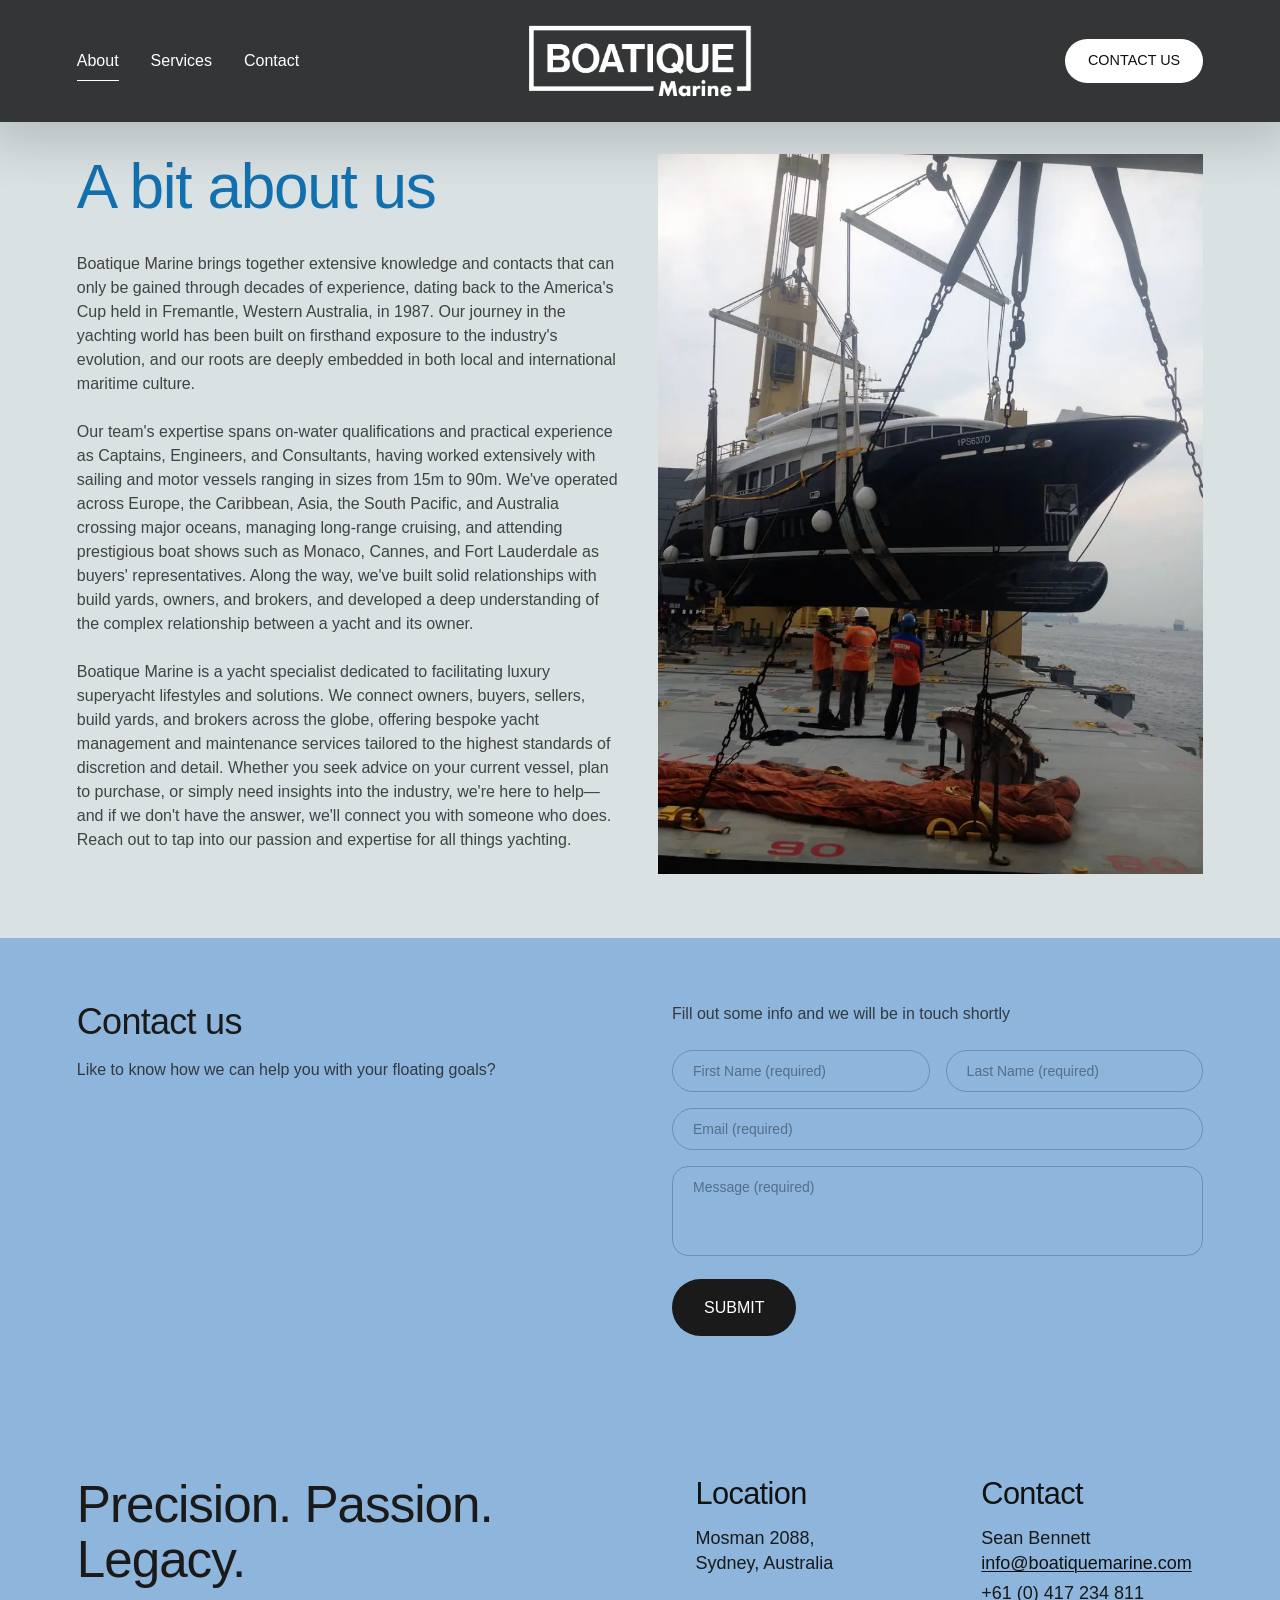
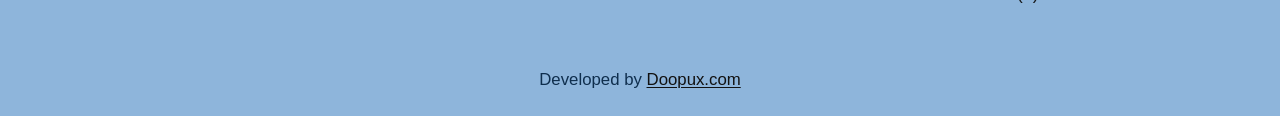
==== commit bd0a1d3e: "Fix responsive service media masking and cover behavior" ====
--- a/about.html
+++ b/about.html
@@ -53,7 +53,7 @@
             <div>
               <h1 class="text-3xl md:text-4xl lg:text-5xl text-blue mb-8">A bit about us</h1>
 
-              <div class="overflow-hidden media-mask mb-8 md:hidden">
+              <div class="overflow-hidden media-mask about-media-mobile mb-8 md:hidden">
                 <img src="./images/yacht-shipyard-700.webp"
                   srcset="./images/yacht-shipyard-700.webp 530w, ./images/yacht-shipyard-1200.webp 909w"
                   sizes="(max-width: 767px) 92vw, 44vw" alt="Yacht in Shipyard" class="img-cover h-80" width="909"
@@ -91,7 +91,7 @@
             </div>
           </div>
 
-          <div class="animate-on-scroll hidden md:block" data-animate="slide-in-right" data-delay="100">
+          <div class="animate-on-scroll hidden md:block about-media-desktop" data-animate="slide-in-right" data-delay="100">
             <div class="overflow-hidden media-mask">
               <img src="./images/yacht-shipyard-700.webp"
                 srcset="./images/yacht-shipyard-700.webp 530w, ./images/yacht-shipyard-1200.webp 909w"
--- a/css/styles.css
+++ b/css/styles.css
@@ -23,10 +23,10 @@
   --page-gutter: clamp(20px, 6vw, 84px);
   --layout-column-gap: clamp(1.5rem, 3vw, 3.5rem);
   --content-grid-gap: clamp(1.75rem, 3vw, 3.25rem);
-  --guiding-focus-x: 31%;
-  --guiding-focus-y: 58%;
-  --about-focus-x: 56%;
-  --about-focus-y: 34%;
+  --guiding-focus-x: 50%;
+  --guiding-focus-y: 56%;
+  --about-focus-x: 46%;
+  --about-focus-y: 50%;
   --font-heading: "Manrope", "Avenir Next", "Segoe UI", "Helvetica Neue", Arial, sans-serif;
   --font-body: "Nunito Sans", "Avenir Next", "Segoe UI", "Helvetica Neue", Arial, sans-serif;
 }
@@ -413,12 +413,12 @@
   display: inline-flex;
   align-items: center;
   justify-content: center;
-  padding: var(--btn-padding-y) var(--btn-padding-x);
+  padding: calc(var(--btn-padding-y) * 0.8) calc(var(--btn-padding-x) * 0.8);
   border-radius: 9999px;
   background-color: #ffffff;
   color: #111111;
   font-family: var(--font-body);
-  font-size: 1rem;
+  font-size: 0.9rem;
   font-weight: 400;
   letter-spacing: 0;
   line-height: 1.2;
@@ -592,22 +592,36 @@
 }
 
 .hero-video-container video {
+  position: absolute;
+  inset: 0;
   width: 100%;
   height: 100%;
   object-fit: cover;
+  opacity: 0;
+  transition: opacity 500ms ease;
 }
 
 .hero-video-container .hero-fallback-img {
+  position: absolute;
+  inset: 0;
   width: 100%;
   height: 100%;
   object-fit: cover;
+  opacity: 1;
+  transition: opacity 400ms ease;
+}
+
+.hero-video-container.is-video-ready video {
+  opacity: 1;
+}
+
+.hero-video-container.is-video-ready .hero-fallback-img {
+  opacity: 0;
+  pointer-events: none;
+}
+
+.hero-video-container.has-video-error video {
   display: none;
-}
-
-/* Fallback for browsers that don't support video */
-.hero-video-container video:not([src]) + .hero-fallback-img,
-.hero-video-container video[src=""] + .hero-fallback-img {
-  display: block;
 }
 
 .hero-overlay {
@@ -1174,6 +1188,14 @@
   color: rgba(17, 17, 17, 0.95);
 }
 
+.home-page #services .group:first-child .aspect-locked {
+  object-position: 50% 50%;
+}
+
+.home-page #services .group:last-child .aspect-locked {
+  object-position: 79% 50%;
+}
+
 .home-page .split-heading {
   line-height: calc(1.2 * (1 + (1 - 4) / 25));
   font-size: calc((4 - 1) * calc(.012 * min(100svh, 900px)) + 1rem);
@@ -1441,8 +1463,8 @@
   }
 
   .nav-cta {
-    padding: var(--btn-padding-y) var(--btn-padding-x);
-    font-size: 1rem;
+    padding: calc(var(--btn-padding-y) * 0.8) calc(var(--btn-padding-x) * 0.8);
+    font-size: 0.9rem;
     letter-spacing: 0;
     line-height: 1.2;
   }
@@ -1498,11 +1520,11 @@
   }
 
   .home-page #services .group:first-child .aspect-locked {
-    object-position: 56% 48%;
+    object-position: 50% 50%;
   }
 
   .home-page #services .group:last-child .aspect-locked {
-    object-position: 50% 55%;
+    object-position: 79% 50%;
   }
 
   .section {
@@ -1612,11 +1634,11 @@
   }
 
   .services-page .consulting-media-mobile .square-mask-img {
-    object-position: 50% 58%;
+    object-position: 50% 50%;
   }
 
   .services-page .filippetti-media-mobile .square-mask-img {
-    object-position: 52% 56%;
+    object-position: 81% 56%;
   }
 
   .about-page .media-mask .img-cover {
@@ -1685,7 +1707,7 @@
   .hero-title { font-size: calc((2.8 - 1) * calc(.012 * min(100svh, 900px)) + 1rem); }
 }
 
-@media (min-width: 768px) and (max-width: 1199px) {
+@media (min-width: 768px) and (max-width: 989px) {
   .about-page .main-offset > .section:first-child .grid-2,
   .contact-page .main-offset > .section:first-child .grid-2,
   .services-page .service-row {
@@ -1745,7 +1767,9 @@
     margin-top: clamp(2.1rem, 3vw, 2.9rem);
   }
 
-  .about-page .main-offset > .section:first-child .grid-2,
+}
+
+@media (min-width: 990px) {
   .contact-page .main-offset > .section:first-child .grid-2 {
     grid-template-columns: repeat(2, minmax(0, 1fr));
     column-gap: var(--content-grid-gap);
@@ -1753,15 +1777,41 @@
     align-items: start;
   }
 
+  .about-page .main-offset > .section:first-child .grid-2 {
+    grid-template-columns: repeat(2, minmax(0, 1fr));
+    column-gap: 36px;
+    row-gap: clamp(1.75rem, 2.6vw, 2.4rem);
+    align-items: stretch;
+  }
+
+  .about-page .main-offset > .section:first-child .grid-2 > :last-child {
+    align-self: stretch;
+  }
+
+  .about-page .main-offset > .section:first-child .grid-2 > :last-child > div {
+    height: 100%;
+  }
+
+  .about-page .main-offset > .section:first-child .grid-2 > :last-child .media-mask {
+    height: 100%;
+    aspect-ratio: auto;
+  }
+
+  .about-page .main-offset > .section:first-child .grid-2 > :last-child .img-cover {
+    height: 100% !important;
+    object-position: var(--about-focus-x) var(--about-focus-y);
+  }
+
   .services-page .main-offset .container {
     padding-left: var(--page-gutter);
     padding-right: var(--page-gutter);
   }
 
   .services-page .service-row {
-    grid-template-columns: minmax(0, 11fr) var(--layout-column-gap) minmax(0, 11fr);
-    column-gap: var(--layout-column-gap);
+    grid-template-columns: repeat(2, minmax(0, 1fr));
+    column-gap: var(--content-grid-gap);
     row-gap: clamp(1.75rem, 2.6vw, 2.4rem);
+    align-items: stretch;
   }
 
   .services-page .service-row > :first-child,
@@ -1771,7 +1821,7 @@
   }
 
   .services-page .service-row > :last-child {
-    grid-column: 3;
+    grid-column: 2;
   }
 
   .services-page .service-row-consulting .animate-on-scroll[data-animate="slide-in-right"] {
@@ -1780,6 +1830,146 @@
 
   .services-page .service-row .animate-on-scroll {
     transform: none !important;
+  }
+
+  .services-page .service-row-consulting > :first-child {
+    align-self: stretch;
+  }
+
+  .services-page .service-row-consulting .consulting-media-desktop {
+    height: 100%;
+    width: 100%;
+    max-width: none;
+    margin-right: 0;
+  }
+
+  .services-page .service-row-consulting .consulting-media-desktop .consulting-media {
+    height: 100%;
+    min-height: 0;
+    aspect-ratio: auto;
+  }
+
+  .services-page .service-row-consulting .consulting-media-desktop .square-mask-img {
+    height: 100% !important;
+    object-fit: cover;
+    object-position: 50% 50%;
+  }
+
+  .services-page .service-row-filippetti > :last-child {
+    align-self: stretch;
+  }
+
+  .services-page .service-row-filippetti .filippetti-media-desktop {
+    height: 100%;
+    width: 100%;
+    max-width: none;
+    margin-left: 0;
+  }
+
+  .services-page .service-row-filippetti .filippetti-media-desktop .filippetti-media {
+    height: 100%;
+    min-height: 0;
+    aspect-ratio: auto;
+  }
+
+  .services-page .service-row-filippetti .filippetti-media-desktop .square-mask-img {
+    height: 100% !important;
+    object-fit: cover;
+    object-position: 81% 56%;
+  }
+
+  .services-page .consulting-media-desktop,
+  .services-page .filippetti-media-desktop {
+    display: block !important;
+  }
+
+  .services-page .consulting-media-mobile,
+  .services-page .filippetti-media-mobile {
+    display: none !important;
+  }
+
+  .about-page .main-offset > .section:first-child .grid-2 > :last-child {
+    display: block !important;
+  }
+}
+
+/* Explicit media-visibility guards to avoid duplicated mobile/desktop images */
+.about-page .about-media-mobile,
+.services-page .service-media-mobile {
+  display: block;
+}
+
+.about-page .about-media-desktop,
+.services-page .service-media-desktop {
+  display: none;
+}
+
+@media (min-width: 768px) {
+  .about-page .about-media-mobile,
+  .services-page .service-media-mobile {
+    display: none !important;
+  }
+
+  .about-page .about-media-desktop,
+  .services-page .service-media-desktop {
+    display: block !important;
+  }
+}
+
+/* Services image masking logic (same robust pattern used in about) */
+.services-page .service-row .square-mask {
+  position: relative;
+  width: 100%;
+  overflow: hidden;
+}
+
+.services-page .service-row .square-mask-img {
+  width: 100%;
+  height: 100% !important;
+  display: block;
+  object-fit: cover !important;
+  object-position: var(--service-mask-focus-x, 50%) var(--service-mask-focus-y, 50%) !important;
+}
+
+.services-page .service-row-consulting .square-mask {
+  --service-mask-focus-x: 50%;
+  --service-mask-focus-y: 50%;
+}
+
+.services-page .service-row-filippetti .square-mask {
+  --service-mask-focus-x: 81%;
+  --service-mask-focus-y: 56%;
+}
+
+@media (min-width: 990px) {
+  .services-page .service-media-desktop,
+  .services-page .service-media-desktop > .square-mask {
+    width: 100%;
+    height: 100%;
+  }
+
+  .services-page .service-media-desktop > .square-mask {
+    position: relative;
+    aspect-ratio: auto;
+    min-height: 0;
+  }
+
+  .services-page .service-media-desktop > .square-mask > .square-mask-img {
+    position: absolute;
+    inset: 0;
+    width: 100%;
+    height: 100% !important;
+    object-fit: cover !important;
+  }
+
+  .services-page .service-row-consulting .service-media-desktop .square-mask {
+    --service-mask-focus-x: 50%;
+    --service-mask-focus-y: 50%;
+  }
+
+  .services-page .service-row-filippetti .service-media-desktop .square-mask {
+    --service-mask-focus-x: 81%;
+    --service-mask-focus-y: 56%;
   }
 }
 
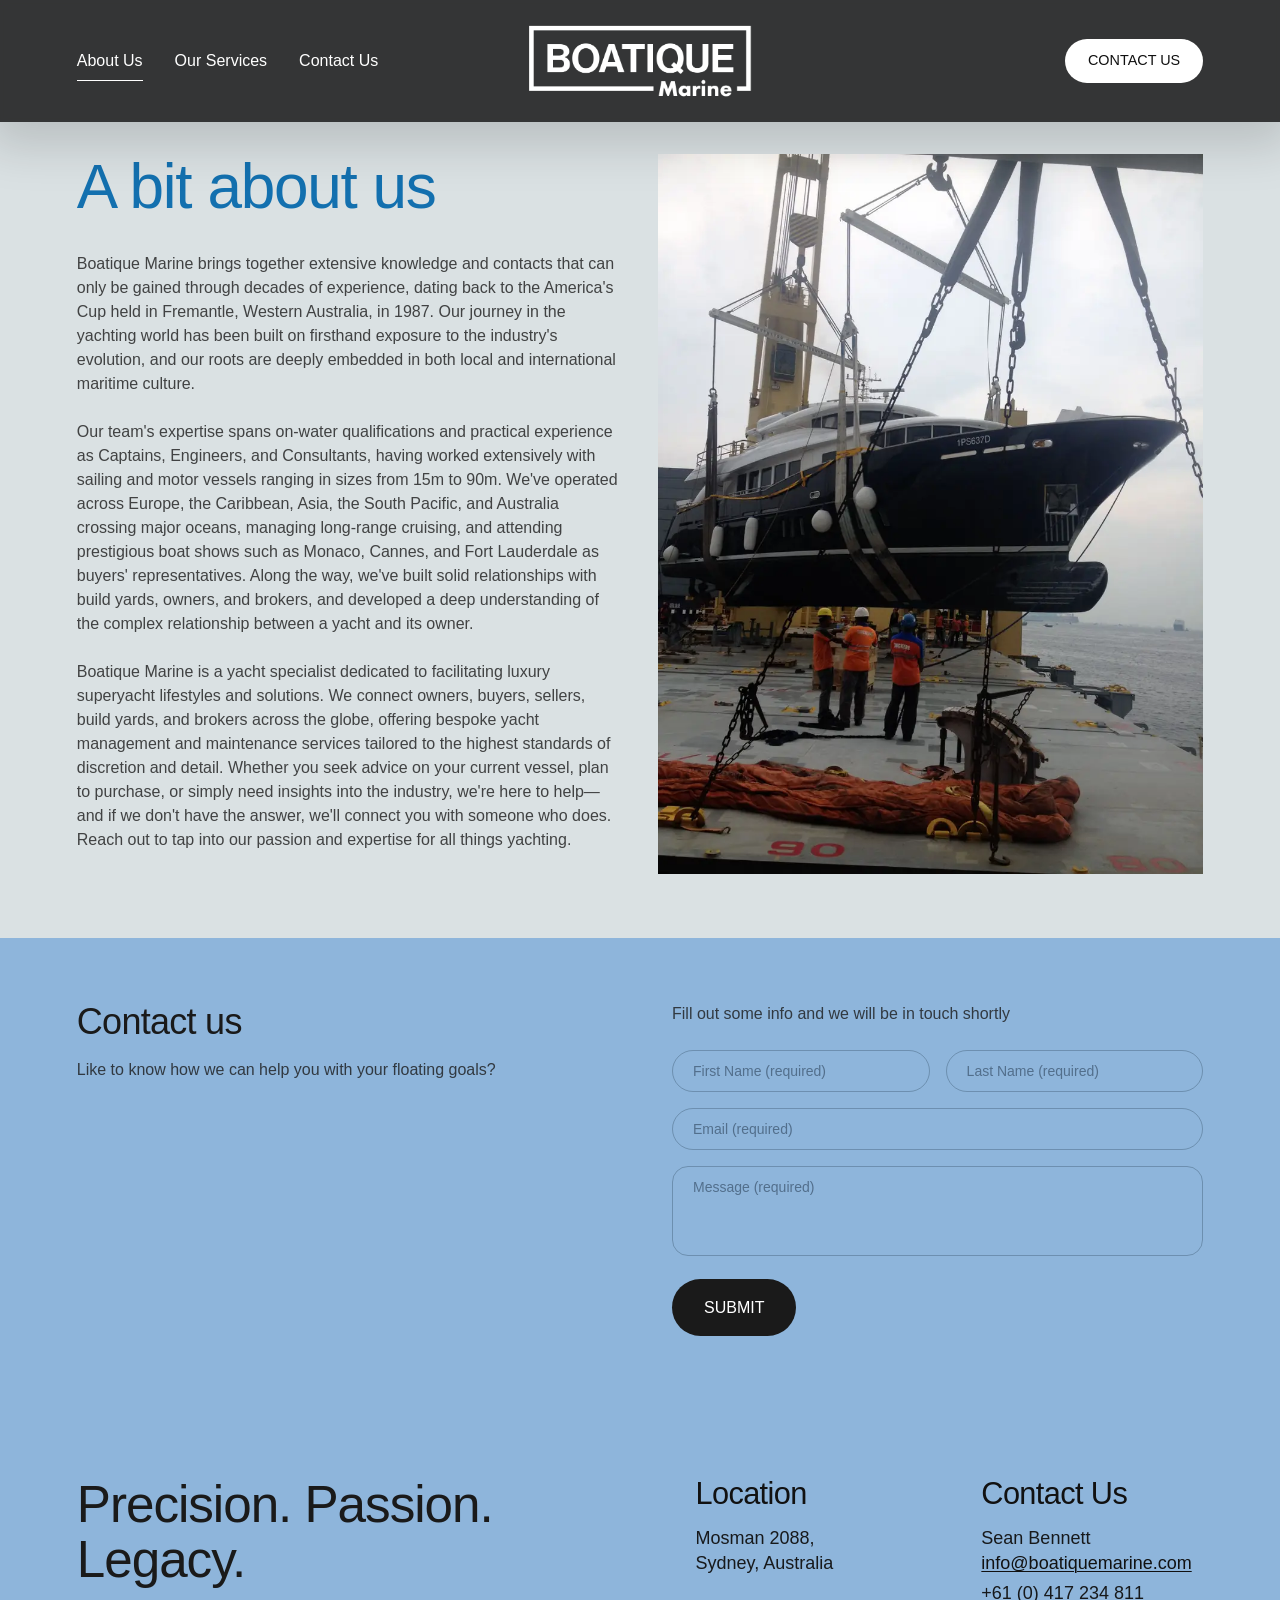
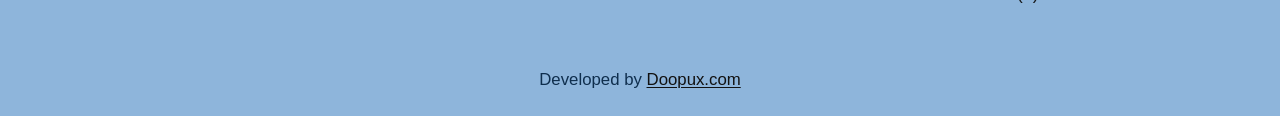
==== commit dfee5692: "add BreadcrumbList schema, SearchAction, descriptive nav anchors for Sitelinks optimization" ====
--- a/about.html
+++ b/about.html
@@ -3,8 +3,74 @@
 <head>
   <meta charset="UTF-8">
   <meta name="viewport" content="width=device-width, initial-scale=1.0">
-  <title>About - Boatique Marine</title>
+  <title>About Us | Boatique Marine — Superyacht Experts Since 1987</title>
   <meta name="description" content="Discover Boatique Marine's experience in superyacht consulting, vessel management and global maritime support.">
+  <link rel="canonical" href="https://boatiquemarine.com/about.html">
+  
+  <!-- Open Graph -->
+  <meta property="og:title" content="About Us | Boatique Marine — Superyacht Experts Since 1987">
+  <meta property="og:description" content="Discover Boatique Marine's experience in superyacht consulting, vessel management and global maritime support.">
+  <meta property="og:url" content="https://boatiquemarine.com/about.html">
+  <meta property="og:type" content="website">
+  <meta property="og:image" content="https://boatiquemarine.com/images/hero-yacht.jpg">
+  <meta property="og:locale" content="en_AU">
+  
+  <!-- Twitter Cards -->
+  <meta name="twitter:card" content="summary_large_image">
+  <meta name="twitter:title" content="About Us | Boatique Marine — Superyacht Experts Since 1987">
+  <meta name="twitter:description" content="Discover Boatique Marine's experience in superyacht consulting, vessel management and global maritime support.">
+  <meta name="twitter:image" content="https://boatiquemarine.com/images/hero-yacht.jpg">
+  
+  <!-- LLMs FAQ Reference -->
+  <link rel="alternate" type="text/plain" href="https://boatiquemarine.com/llms.txt" title="LLMs FAQ">
+  
+  <!-- Google tag (gtag.js) -->
+  <script async src="https://www.googletagmanager.com/gtag/js?id=G-8GCPEZECEH"></script>
+  <script>
+    window.dataLayer = window.dataLayer || [];
+    function gtag(){dataLayer.push(arguments);}
+    gtag('js', new Date());
+    gtag('config', 'G-8GCPEZECEH');
+  </script>
+  
+  <!-- Schema.org JSON-LD -->
+  <script type="application/ld+json">
+{
+  "@context": "https://schema.org",
+  "@type": "WebPage",
+  "name": "About Us | Boatique Marine \u2014 Superyacht Experts Since 1987",
+  "url": "https://boatiquemarine.com/about.html",
+  "description": "Discover Boatique Marine's experience in superyacht consulting, vessel management and global maritime support.",
+  "publisher": {
+    "@type": "Organization",
+    "name": "Boatique Marine",
+    "url": "https://boatiquemarine.com",
+    "logo": "https://boatiquemarine.com/images/logo-white.png"
+  }
+}
+  </script>
+  
+  <!-- BreadcrumbList Schema for Sitelinks -->
+  <script type="application/ld+json">
+  {
+    "@context": "https://schema.org",
+    "@type": "BreadcrumbList",
+    "itemListElement": [
+      {
+        "@type": "ListItem",
+        "position": 1,
+        "name": "Home",
+        "item": "https://boatiquemarine.com/"
+      },
+      {
+        "@type": "ListItem",
+        "position": 2,
+        "name": "About Us",
+        "item": "https://boatiquemarine.com/about.html"
+      }
+    ]
+  }
+  </script>
   <link rel="icon" type="image/webp" href="./images/favicon.webp">
   <link rel="stylesheet" href="./css/styles.css">
 </head>
@@ -13,9 +79,9 @@
   <nav class="navbar" id="navbar">
     <div class="navbar-inner">
       <div class="nav-links">
-        <a href="./about.html" class="nav-link active" data-page="about">About</a>
-        <a href="./services.html" class="nav-link" data-page="services">Services</a>
-        <a href="./contact.html" class="nav-link" data-page="contact">Contact</a>
+        <a href="./about.html" class="nav-link active" data-page="about">About Us</a>
+        <a href="./services.html" class="nav-link" data-page="services">Our Services</a>
+        <a href="./contact.html" class="nav-link" data-page="contact">Contact Us</a>
       </div>
       <a href="./index.html" class="logo-box flex-shrink-0">
         <img src="./images/logo-white.webp" alt="Boatique Marine" class="logo-img" width="648" height="225"
@@ -38,9 +104,9 @@
   <!-- Full Screen Mobile Menu -->
   <div class="mobile-nav" id="mobile-nav">
     <div class="mobile-nav-content">
-      <a href="./about.html" class="mobile-nav-link active" data-page="about">About</a>
-      <a href="./services.html" class="mobile-nav-link" data-page="services">Services</a>
-      <a href="./contact.html" class="mobile-nav-link" data-page="contact">Contact</a>
+      <a href="./about.html" class="mobile-nav-link active" data-page="about">About Us</a>
+      <a href="./services.html" class="mobile-nav-link" data-page="services">Our Services</a>
+      <a href="./contact.html" class="mobile-nav-link" data-page="contact">Contact Us</a>
     </div>
   </div>
 
@@ -151,7 +217,7 @@
           <p class="footer-text">Mosman 2088,<br>Sydney, Australia</p>
         </div>
         <div class="animate-on-scroll" data-animate="fade-in-up" data-delay="200">
-          <h4 class="footer-heading">Contact</h4>
+          <h4 class="footer-heading">Contact Us</h4>
           <div class="footer-text">
             <p>Sean Bennett</p>
             <a href="mailto:info@boatiquemarine.com" class="footer-link">info@boatiquemarine.com</a>
--- a/css/styles.css
+++ b/css/styles.css
@@ -23,7 +23,7 @@
   --page-gutter: clamp(20px, 6vw, 84px);
   --layout-column-gap: clamp(1.5rem, 3vw, 3.5rem);
   --content-grid-gap: clamp(1.75rem, 3vw, 3.25rem);
-  --guiding-focus-x: 50%;
+  --guiding-focus-x: 31%;
   --guiding-focus-y: 56%;
   --about-focus-x: 46%;
   --about-focus-y: 50%;
@@ -1189,7 +1189,7 @@
 }
 
 .home-page #services .group:first-child .aspect-locked {
-  object-position: 50% 50%;
+  object-position: 45% 50%;
 }
 
 .home-page #services .group:last-child .aspect-locked {
@@ -1486,7 +1486,7 @@
     object-position: 50% 45%;
   }
 
-  .hero-title { font-size: 2.8rem; }
+  .hero-title { font-size: clamp(2rem, 3.2vw, 2.8rem); }
   .logo-img { height: 77px; }
   .navbar-inner { padding: 0 var(--page-gutter); }
   .hero-btn { font-size: 1rem; }
@@ -1520,11 +1520,13 @@
   }
 
   .home-page #services .group:first-child .aspect-locked {
+    aspect-ratio: auto;
+    height: auto;
+    object-position: 45% 50%;
+  }
+
+  .home-page #services .group:last-child .aspect-locked {
     object-position: 50% 50%;
-  }
-
-  .home-page #services .group:last-child .aspect-locked {
-    object-position: 79% 50%;
   }
 
   .section {
@@ -1770,6 +1772,15 @@
 }
 
 @media (min-width: 990px) {
+  .hero-title {
+    white-space: nowrap;
+    max-width: none;
+    padding-left: 0;
+    padding-right: 0;
+    font-size: clamp(2rem, 3.2vw, 2.8rem);
+    line-height: 1.1;
+  }
+
   .contact-page .main-offset > .section:first-child .grid-2 {
     grid-template-columns: repeat(2, minmax(0, 1fr));
     column-gap: var(--content-grid-gap);
